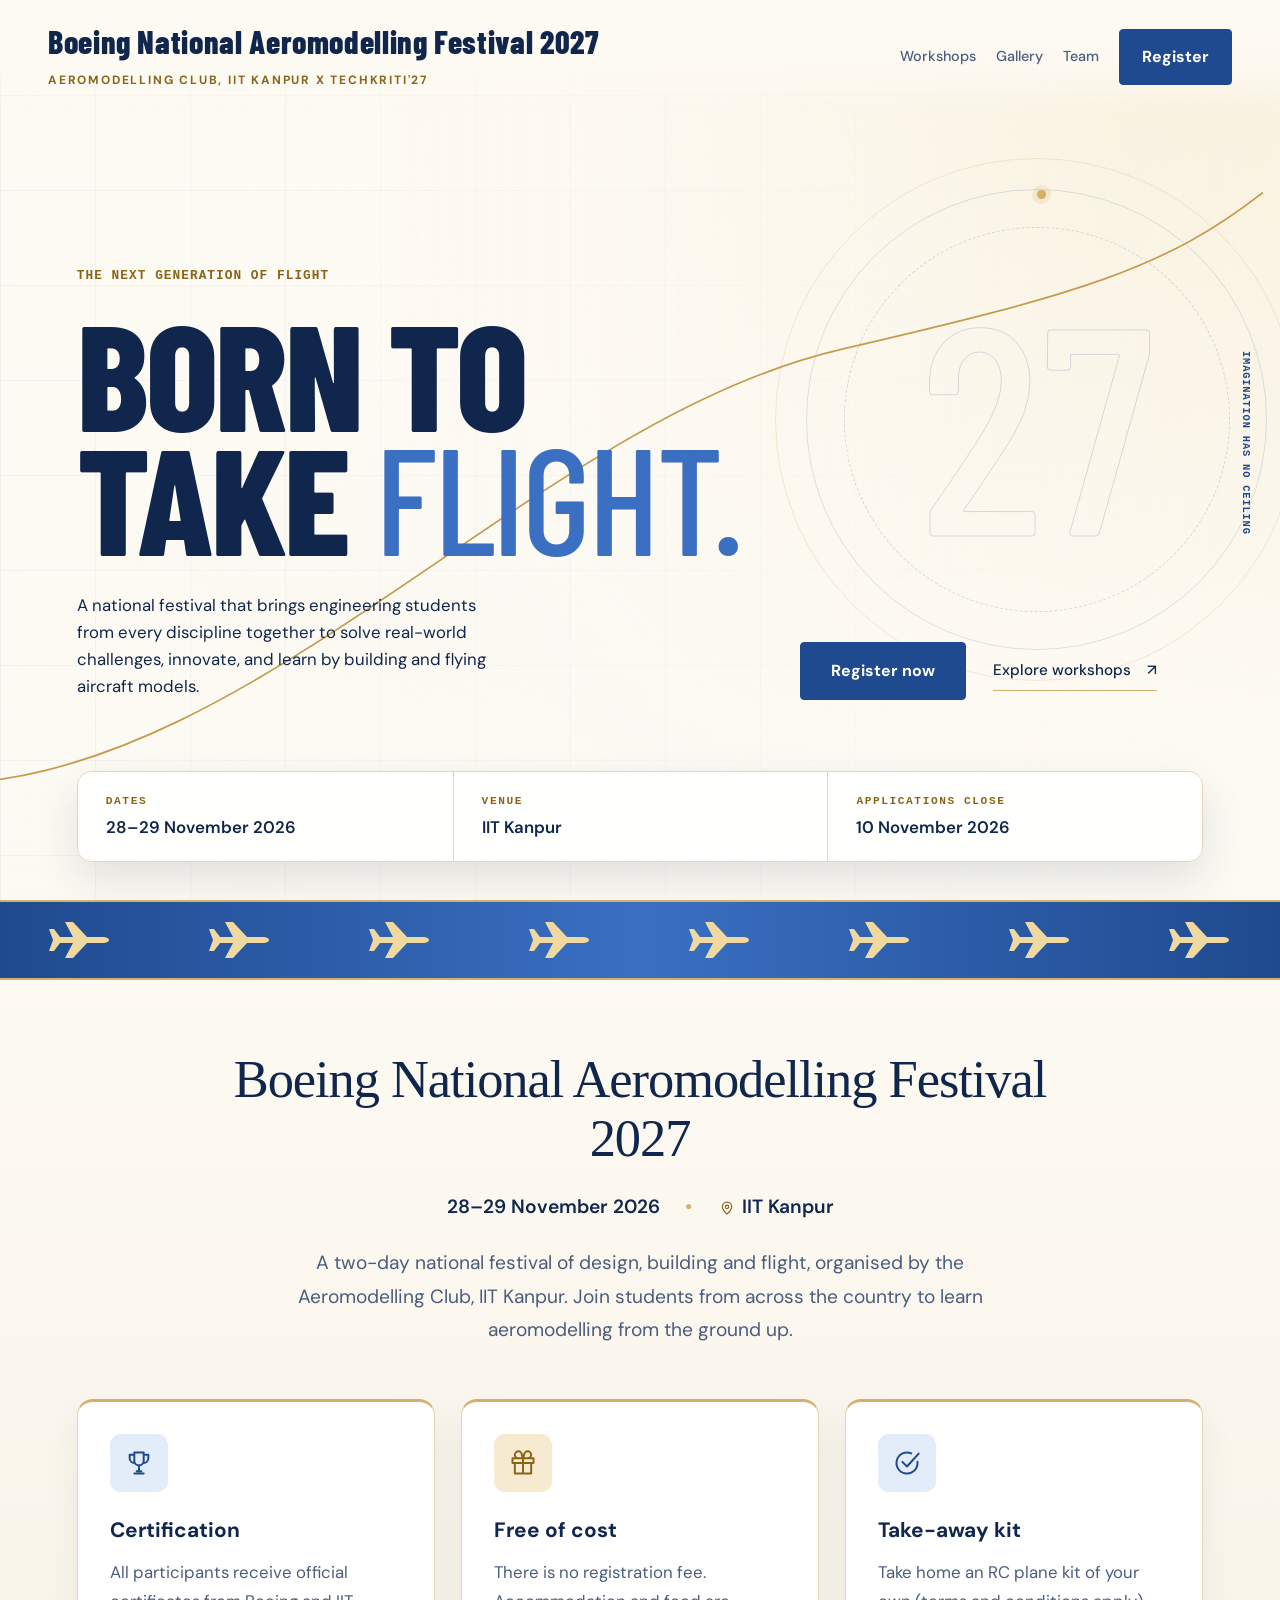
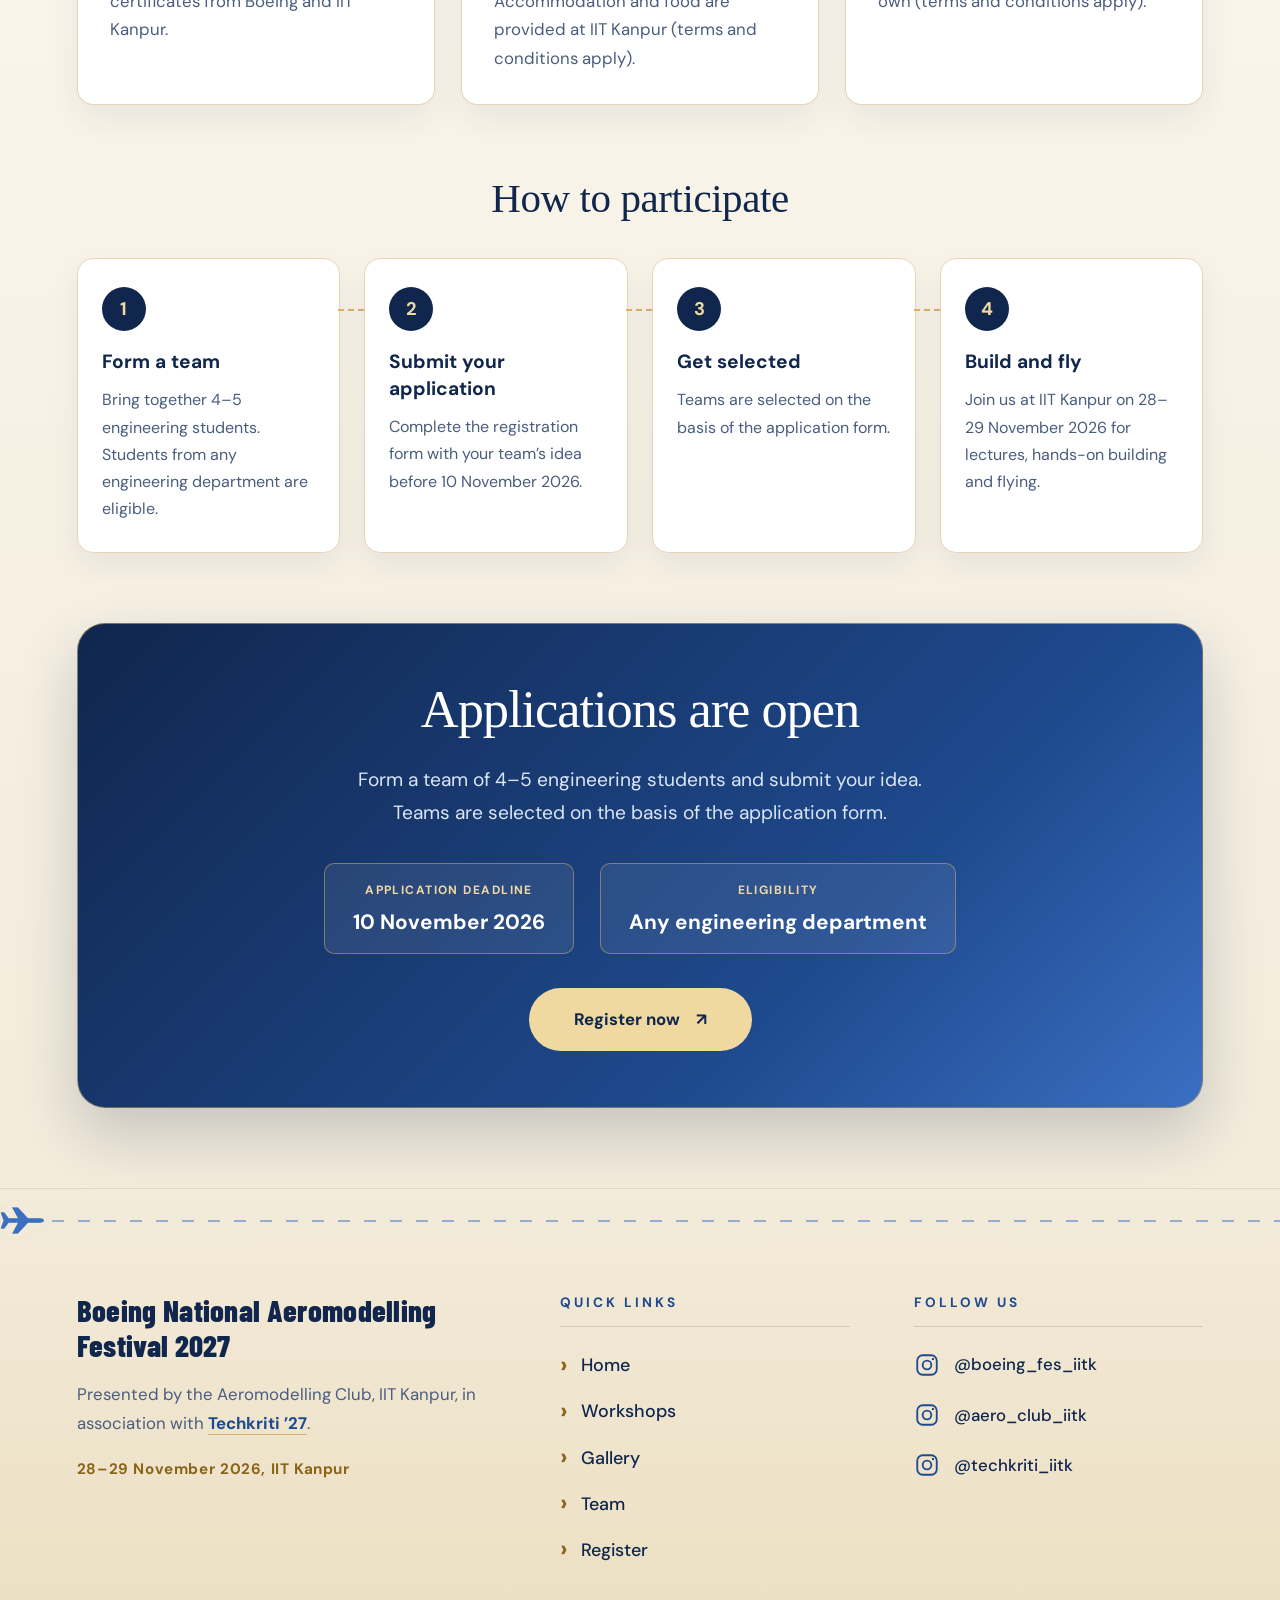
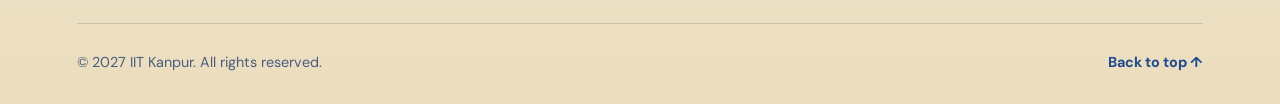
==== index.html @ 343fb400 "Add files via upload" ====
<!doctype html>

<html lang="en">

<head>

<meta charset="UTF-8"><meta name="viewport" content="width=device-width, initial-scale=1">

<meta name="theme-color" content="#fdfaf3"><meta name="description" content="Build, fly and explore at the Boeing National Aeromodelling Festival 2027, organised by the Aeromodelling Club, IIT Kanpur.">

<title>Home | Boeing National Aeromodelling Festival 2027</title>

<link rel="icon" href="assets/favicon.svg" type="image/svg+xml">

<link rel="preconnect" href="https://fonts.googleapis.com"><link rel="preconnect" href="https://fonts.gstatic.com" crossorigin><link rel="stylesheet" href="styles.css"><script src="config.js" defer></script><script src="script.js" defer></script>

<style>
/* Homepage: festival overview, benefits, process and application. */
.home-workshop-info{padding:70px 6% 80px;background:linear-gradient(180deg,var(--cream),var(--beige));color:var(--navy)}
.workshop-overview{text-align:center;max-width:1000px;margin:0 auto 52px}
.workshop-overview h2,.application-panel h2{font:400 clamp(2.3rem,4.1vw,4.2rem)/1.12 Georgia,'Times New Roman',serif;letter-spacing:-.02em;text-transform:none;margin:0 0 24px;color:var(--navy)}
.workshop-event-meta{display:flex;align-items:center;justify-content:center;flex-wrap:wrap;gap:25px;font-size:1.2rem;color:var(--navy);font-weight:600}
.workshop-event-meta svg{color:var(--gold-deep);vertical-align:-2px}
.meta-dot{color:var(--gold)}
.festival-intro{max-width:760px;margin:24px auto 0;font-size:1.2rem;line-height:1.75;color:var(--muted)}
.benefits-grid{display:grid;grid-template-columns:repeat(3,minmax(0,1fr));gap:26px;max-width:1400px;margin:0 auto}
.benefit-card{padding:32px;border:1px solid var(--sand);border-top:3px solid var(--gold);border-radius:16px;background:var(--white);box-shadow:0 14px 34px #10264d12;min-width:0;transition:transform .3s ease,border-color .3s ease,box-shadow .3s ease}
.benefit-card:hover{transform:translateY(-4px);border-color:var(--blue-300);box-shadow:0 20px 40px #10264d1f}
.benefit-icon{display:flex;align-items:center;justify-content:center;width:58px;height:58px;margin-bottom:23px;border-radius:11px;background:var(--blue-100);color:var(--blue-700)}
.benefit-card:nth-child(2) .benefit-icon{background:#f6ead0;color:var(--gold-deep)}
.benefit-icon svg{width:28px;height:28px;fill:none;stroke:currentColor;stroke-width:1.7;stroke-linecap:round;stroke-linejoin:round}
.benefit-card h3{font:700 1.3rem/1.4 var(--body);letter-spacing:0;color:var(--navy);margin:0 0 14px}
.benefit-card p{font-size:1.05rem;line-height:1.7;color:var(--muted);margin:0}
.process{max-width:1400px;margin:70px auto 0}
.process-title{font:400 clamp(2rem,3.2vw,3rem)/1.15 Georgia,'Times New Roman',serif;text-align:center;color:var(--navy);letter-spacing:-.01em;margin:0 0 36px}
.process-steps{list-style:none;margin:0;padding:0;display:grid;grid-template-columns:repeat(4,minmax(0,1fr));gap:24px}
.process-steps>li{position:relative;padding:28px 24px 30px;background:var(--white);border:1px solid var(--sand);border-radius:16px;box-shadow:0 12px 30px #10264d10}
.process-steps>li:not(:last-child):after{content:'';position:absolute;top:50px;right:-25px;width:26px;border-top:2px dashed var(--gold)}
.step-no{display:grid;place-items:center;width:44px;height:44px;margin-bottom:18px;border-radius:50%;background:var(--navy);color:var(--gold-light);font:700 1.15rem/1 var(--body)}
.process-steps h4{margin:0 0 10px;font:700 1.2rem/1.4 var(--body);color:var(--navy)}
.process-steps p{margin:0;font-size:1rem;line-height:1.7}
.application-panel{max-width:1400px;margin:70px auto 0;padding:56px 30px;text-align:center;border:1px solid #d4b06a80;border-radius:28px;background:linear-gradient(135deg,#10264d,#1f4a8f 68%,#3a6fc2);box-shadow:0 26px 60px #10264d33}
.application-panel h2{margin:0 0 25px;color:#fff}
.application-panel>p{font-size:1.2rem;line-height:1.7;max-width:900px;margin:0 auto;color:#dbe6f7}
.application-facts{display:flex;justify-content:center;gap:26px;flex-wrap:wrap;margin:34px 0}
.application-facts>div{padding:17px 28px;min-width:240px;border:1px solid #d4b06a80;border-radius:10px;background:#ffffff14}
.application-facts span{display:block;font-size:.75rem;line-height:1.5;letter-spacing:.12em;color:var(--gold-light);margin-bottom:8px;font-weight:700}
.application-facts strong{display:block;font:700 1.3rem/1.4 var(--body);color:#fff}
.application-register{display:inline-flex;align-items:center;justify-content:center;gap:16px;padding:18px 45px;min-height:60px;border-radius:50px;background:var(--gold-light);color:var(--navy);font-size:1.05rem;font-weight:700;transition:transform .3s ease,background .3s ease}
.application-register:hover{background:var(--gold-light);transform:translateY(-3px)}
@media(max-width:1100px){.process-steps{grid-template-columns:repeat(2,minmax(0,1fr))}.process-steps>li:after{display:none}}
@media(max-width:820px){.home-workshop-info{padding:44px 6% 52px}.workshop-overview{margin-bottom:32px}.workshop-event-meta{font-size:1rem;gap:15px}.festival-intro{font-size:1.05rem}.benefits-grid{grid-template-columns:1fr;gap:18px}.benefit-card{padding:26px}.process{margin-top:48px}.process-steps{grid-template-columns:1fr;gap:16px}.application-panel{margin-top:48px;padding:38px 22px;border-radius:20px}.application-panel>p{font-size:1.02rem}.application-facts{gap:15px}.application-facts>div{width:100%;min-width:0}.application-register{padding-inline:32px}}
@media(prefers-reduced-motion:reduce){.benefit-card,.application-register{transition:none}.benefit-card:hover,.application-register:hover{transform:none}}

/* Programme strip: aircraft move continuously left to right. */
.ticker.plane-only-ticker{display:block;position:relative;z-index:4;overflow:hidden;width:100%;padding:18px 0;background:linear-gradient(90deg,var(--blue-700),var(--blue-500) 50%,var(--blue-700));color:var(--gold-light);border-block:2px solid var(--gold)}
.plane-only-ticker .plane-strip-track{display:flex;width:max-content;gap:0;animation:aircraft-fly-right 30s linear infinite;will-change:transform}
.plane-only-ticker .plane-strip-group{display:flex;flex:0 0 auto;align-items:center;justify-content:space-around;width:max(100vw,1200px);gap:0;padding:0;margin:0}
.plane-only-ticker .plane-strip-item{display:flex;flex:0 0 auto;align-items:center;justify-content:center;width:64px;height:40px;padding:0;margin:0}
.plane-only-ticker .plane-strip-item svg{display:block;width:64px;height:40px;fill:currentColor;stroke:none}
@keyframes aircraft-fly-right{from{transform:translateX(-50%)}to{transform:translateX(0)}}
@media(prefers-reduced-motion:reduce){.plane-only-ticker .plane-strip-track{animation:none;transform:none}}
</style>
</head>

<body class="theme-home">

<a class="skip-link" href="#main">Skip to content</a>

<div class="scroll-progress" aria-hidden="true"></div><div class="ambient-light" aria-hidden="true"></div>

<header class="header">

<a class="brand" href="index.html" aria-label="Boeing National Aeromodelling Festival 2027 home"><span class="brand-title">Boeing National Aeromodelling Festival 2027</span><small>AEROMODELLING CLUB, IIT KANPUR X TECHKRITI'27 </small></a>

<button class="menu-toggle" aria-expanded="false" aria-controls="navigation">Explore <span class="menu-bars" aria-hidden="true"></span></button>

<nav id="navigation" aria-label="Main navigation"><a href="workshops.html">Workshops</a><a href="gallery.html">Gallery</a><a href="team.html">Team</a><a class="button small" href="register.html">Register</a></nav>

</header>

<div class="departure-intro" id="departure-intro" hidden aria-hidden="true"><span class="mono">Boeing National Aeromodelling Festival / 2027</span><strong>CLEAR FOR<br><em>TAKEOFF.</em></strong><div class="intro-meter"></div><button id="skip-intro" type="button">Skip intro</button></div><main id="main"><section class="hero" id="home" aria-labelledby="hero-title">

<div class="hero-media"><video id="hero-video" muted playsinline loop preload="metadata" poster="assets/hero-poster.jpg" aria-hidden="true" tabindex="-1"><source src="assets/dot.mp4" type="video/mp4"></video></div>

<div class="hero-shade"></div><div class="hero-grid" aria-hidden="true"></div><div class="flight-orbit" aria-hidden="true"><i></i><b>27</b></div><svg class="flight-trace" viewBox="0 0 1400 850" preserveAspectRatio="none" aria-hidden="true"><path d="M-100 740 C260 760 570 400 920 330 S1320 240 1500 90"/></svg>



<div class="hero-content"><p class="eyebrow">THE NEXT GENERATION OF FLIGHT</p><h1 id="hero-title"><span class="title-line"><span>BORN TO</span></span><span class="title-line"><span>TAKE <em>FLIGHT.</em></span></span></h1><div class="hero-lower"><p class="hero-copy">A national festival that brings engineering students from every discipline together to solve real-world challenges, innovate, and learn by building and flying aircraft models.</p><div class="actions"><a class="button" href="register.html">Register now</a><a class="text-link" href="workshops.html">Explore workshops <span aria-hidden="true">↗</span></a></div></div></div>

<div class="hero-side mono" aria-hidden="true">IMAGINATION HAS NO CEILING</div>

<div class="hero-bottom"><div><span class="mono">Dates</span><p data-text="dates">28–29 November 2026</p></div><div><span class="mono">Venue</span><p data-text="venue">IIT Kanpur</p></div><div><span class="mono">Applications close</span><p><time datetime="2026-11-10">10 November 2026</time></p></div></div>

</section><div class="ticker plane-only-ticker" aria-hidden="true">
<div class="plane-strip-track">
<div class="plane-strip-group">
<span class="plane-strip-item"><svg viewBox="0 0 64 40" focusable="false" aria-hidden="true"><path d="M61 20c0-2-3-3-6-3H39L25 2h-8l8 15H12L6 9H1l4 11-4 11h5l6-8h13l-8 15h8l14-15h16c3 0 6-1 6-3Z"/></svg></span>
<span class="plane-strip-item"><svg viewBox="0 0 64 40" focusable="false" aria-hidden="true"><path d="M61 20c0-2-3-3-6-3H39L25 2h-8l8 15H12L6 9H1l4 11-4 11h5l6-8h13l-8 15h8l14-15h16c3 0 6-1 6-3Z"/></svg></span>
<span class="plane-strip-item"><svg viewBox="0 0 64 40" focusable="false" aria-hidden="true"><path d="M61 20c0-2-3-3-6-3H39L25 2h-8l8 15H12L6 9H1l4 11-4 11h5l6-8h13l-8 15h8l14-15h16c3 0 6-1 6-3Z"/></svg></span>
<span class="plane-strip-item"><svg viewBox="0 0 64 40" focusable="false" aria-hidden="true"><path d="M61 20c0-2-3-3-6-3H39L25 2h-8l8 15H12L6 9H1l4 11-4 11h5l6-8h13l-8 15h8l14-15h16c3 0 6-1 6-3Z"/></svg></span>
<span class="plane-strip-item"><svg viewBox="0 0 64 40" focusable="false" aria-hidden="true"><path d="M61 20c0-2-3-3-6-3H39L25 2h-8l8 15H12L6 9H1l4 11-4 11h5l6-8h13l-8 15h8l14-15h16c3 0 6-1 6-3Z"/></svg></span>
<span class="plane-strip-item"><svg viewBox="0 0 64 40" focusable="false" aria-hidden="true"><path d="M61 20c0-2-3-3-6-3H39L25 2h-8l8 15H12L6 9H1l4 11-4 11h5l6-8h13l-8 15h8l14-15h16c3 0 6-1 6-3Z"/></svg></span>
<span class="plane-strip-item"><svg viewBox="0 0 64 40" focusable="false" aria-hidden="true"><path d="M61 20c0-2-3-3-6-3H39L25 2h-8l8 15H12L6 9H1l4 11-4 11h5l6-8h13l-8 15h8l14-15h16c3 0 6-1 6-3Z"/></svg></span>
<span class="plane-strip-item"><svg viewBox="0 0 64 40" focusable="false" aria-hidden="true"><path d="M61 20c0-2-3-3-6-3H39L25 2h-8l8 15H12L6 9H1l4 11-4 11h5l6-8h13l-8 15h8l14-15h16c3 0 6-1 6-3Z"/></svg></span>
</div>
<div class="plane-strip-group">
<span class="plane-strip-item"><svg viewBox="0 0 64 40" focusable="false" aria-hidden="true"><path d="M61 20c0-2-3-3-6-3H39L25 2h-8l8 15H12L6 9H1l4 11-4 11h5l6-8h13l-8 15h8l14-15h16c3 0 6-1 6-3Z"/></svg></span>
<span class="plane-strip-item"><svg viewBox="0 0 64 40" focusable="false" aria-hidden="true"><path d="M61 20c0-2-3-3-6-3H39L25 2h-8l8 15H12L6 9H1l4 11-4 11h5l6-8h13l-8 15h8l14-15h16c3 0 6-1 6-3Z"/></svg></span>
<span class="plane-strip-item"><svg viewBox="0 0 64 40" focusable="false" aria-hidden="true"><path d="M61 20c0-2-3-3-6-3H39L25 2h-8l8 15H12L6 9H1l4 11-4 11h5l6-8h13l-8 15h8l14-15h16c3 0 6-1 6-3Z"/></svg></span>
<span class="plane-strip-item"><svg viewBox="0 0 64 40" focusable="false" aria-hidden="true"><path d="M61 20c0-2-3-3-6-3H39L25 2h-8l8 15H12L6 9H1l4 11-4 11h5l6-8h13l-8 15h8l14-15h16c3 0 6-1 6-3Z"/></svg></span>
<span class="plane-strip-item"><svg viewBox="0 0 64 40" focusable="false" aria-hidden="true"><path d="M61 20c0-2-3-3-6-3H39L25 2h-8l8 15H12L6 9H1l4 11-4 11h5l6-8h13l-8 15h8l14-15h16c3 0 6-1 6-3Z"/></svg></span>
<span class="plane-strip-item"><svg viewBox="0 0 64 40" focusable="false" aria-hidden="true"><path d="M61 20c0-2-3-3-6-3H39L25 2h-8l8 15H12L6 9H1l4 11-4 11h5l6-8h13l-8 15h8l14-15h16c3 0 6-1 6-3Z"/></svg></span>
<span class="plane-strip-item"><svg viewBox="0 0 64 40" focusable="false" aria-hidden="true"><path d="M61 20c0-2-3-3-6-3H39L25 2h-8l8 15H12L6 9H1l4 11-4 11h5l6-8h13l-8 15h8l14-15h16c3 0 6-1 6-3Z"/></svg></span>
<span class="plane-strip-item"><svg viewBox="0 0 64 40" focusable="false" aria-hidden="true"><path d="M61 20c0-2-3-3-6-3H39L25 2h-8l8 15H12L6 9H1l4 11-4 11h5l6-8h13l-8 15h8l14-15h16c3 0 6-1 6-3Z"/></svg></span>
</div>
</div>
</div>
<section class="home-workshop-info" id="explore" aria-labelledby="workshop-overview-title">

  <div class="workshop-overview">



    <h2 id="workshop-overview-title">Boeing National Aeromodelling Festival<br>2027</h2>

    <div class="workshop-event-meta"><span>28–29 November 2026</span><span class="meta-dot" aria-hidden="true">•</span><span class="flex items-center gap-2"><svg xmlns="http://www.w3.org/2000/svg" width="20" height="14" viewBox="0 0 24 24" fill="none" stroke="currentColor" stroke-width="2" stroke-linecap="round" stroke-linejoin="round" class="lucide lucide-map-pin text-red-400" aria-hidden="true"><path d="M20 10c0 4.993-5.539 10.193-7.399 11.799a1 1 0 0 1-1.202 0C9.539 20.193 4 14.993 4 10a8 8 0 0 1 16 0"></path><circle cx="12" cy="10" r="3"></circle></svg> IIT Kanpur</span></div>

    <p class="festival-intro">A two-day national festival of design, building and flight, organised by the Aeromodelling Club, IIT Kanpur. Join students from across the country to learn aeromodelling from the ground up.</p>

  </div>

  <div class="benefits-grid">

    <article class="benefit-card">

      <span class="benefit-icon" aria-hidden="true"><svg viewBox="0 0 24 24"><path d="M8 3h8v7a4 4 0 0 1-8 0V3Zm0 2H4v3a4 4 0 0 0 4 4m8-7h4v3a4 4 0 0 1-4 4M12 14v5m-4 2h8m-6-2h4"/></svg></span>

      <h3>Certification</h3><p>All participants receive official certificates from Boeing and IIT Kanpur.</p>

    </article>

    <article class="benefit-card">

      <span class="benefit-icon" aria-hidden="true"><svg viewBox="0 0 24 24"><path d="M3 8h18v4H3zM5 12v9h14v-9M12 8v13M12 8H8a3 3 0 1 1 3-3l1 3Zm0 0h4a3 3 0 1 0-3-3l-1 3Z"/></svg></span>

      <h3>Free of cost</h3><p>There is no registration fee. Accommodation and food are provided at IIT Kanpur (terms and conditions apply).</p>

    </article>

    <article class="benefit-card">

      <span class="benefit-icon" aria-hidden="true"><svg viewBox="0 0 24 24"><path d="m8 11 4 4L22 4M21 11v1a9 9 0 1 1-5.3-8.2"/></svg></span>

      <h3>Take-away kit</h3><p>Take home an RC plane kit of your own (terms and conditions apply).</p>

    </article>

  </div>

  <div class="process">
    <h3 class="process-title">How to participate</h3>
    <ol class="process-steps">
      <li><span class="step-no" aria-hidden="true">1</span><h4>Form a team</h4><p>Bring together 4–5 engineering students. Students from any engineering department are eligible.</p></li>
      <li><span class="step-no" aria-hidden="true">2</span><h4>Submit your application</h4><p>Complete the registration form with your team’s idea before 10 November 2026.</p></li>
      <li><span class="step-no" aria-hidden="true">3</span><h4>Get selected</h4><p>Teams are selected on the basis of the application form.</p></li>
      <li><span class="step-no" aria-hidden="true">4</span><h4>Build and fly</h4><p>Join us at IIT Kanpur on 28–29 November 2026 for lectures, hands-on building and flying.</p></li>
    </ol>
  </div>

  <div class="application-panel" aria-labelledby="application-title">

    <h2 id="application-title">Applications are open</h2>

    <p>Form a team of 4–5 engineering students and submit your idea.<br>Teams are selected on the basis of the application form.</p>

    <div class="application-facts">

      <div><span>APPLICATION DEADLINE</span><strong><time datetime="2026-11-10">10 November 2026</time></strong></div>

      <div><span>ELIGIBILITY</span><strong>Any engineering department</strong></div>

    </div>

    <a class="application-register" href="register.html">Register now <span aria-hidden="true">↗</span></a>

  </div>

</section></main><footer class="techkriti-footer">
  <div class="flight-lane" aria-hidden="true">
    <span class="lane-line"></span>
    <span class="lane-plane p1"><svg viewBox="0 0 64 40" focusable="false" aria-hidden="true"><path d="M61 20c0-2-3-3-6-3H39L25 2h-8l8 15H12L6 9H1l4 11-4 11h5l6-8h13l-8 15h8l14-15h16c3 0 6-1 6-3Z"/></svg></span>
    <span class="lane-plane p2"><svg viewBox="0 0 64 40" focusable="false" aria-hidden="true"><path d="M61 20c0-2-3-3-6-3H39L25 2h-8l8 15H12L6 9H1l4 11-4 11h5l6-8h13l-8 15h8l14-15h16c3 0 6-1 6-3Z"/></svg></span>
    <span class="lane-plane p3"><svg viewBox="0 0 64 40" focusable="false" aria-hidden="true"><path d="M61 20c0-2-3-3-6-3H39L25 2h-8l8 15H12L6 9H1l4 11-4 11h5l6-8h13l-8 15h8l14-15h16c3 0 6-1 6-3Z"/></svg></span>
  </div>

  <div class="tf-grid">
    <div class="tf-about">
      <p class="tf-title">Boeing National Aeromodelling Festival 2027</p>
      <p class="tf-presented">Presented by the Aeromodelling Club, IIT Kanpur, in association with <a href="https://techkriti.org/" target="_blank" rel="noopener noreferrer">Techkriti ’27</a>.</p>
      <p class="tf-meta">28–29 November 2026, IIT Kanpur</p>
    </div>

    <nav class="tf-col" aria-labelledby="tf-quick">
      <h2 class="tf-heading" id="tf-quick">Quick Links</h2>
      <ul class="tf-list tf-links-list">
        <li><a href="index.html">Home</a></li>
        <li><a href="workshops.html">Workshops</a></li>
        <li><a href="gallery.html">Gallery</a></li>
        <li><a href="team.html">Team</a></li>
        <li><a href="register.html">Register</a></li>
      </ul>
    </nav>

    <div class="tf-col">
      <h2 class="tf-heading" id="tf-follow">Follow Us</h2>
      <ul class="tf-list tf-social">
        <li><a href="https://www.instagram.com/boeing_fes.iitkanpur?stkn=b3hxc285cGUwdHU4/" target="_blank" rel="noopener noreferrer" aria-label="Instagram: @boeing_fes_iitk"><svg viewBox="0 0 24 24" aria-hidden="true"><rect x="3" y="3" width="18" height="18" rx="5"/><circle cx="12" cy="12" r="4"/><circle cx="17.5" cy="6.5" r="1" fill="currentColor" stroke="none"/></svg><span>@boeing_fes_iitk</span></a></li>
        <li><a href="https://www.instagram.com/aero_club_iitk?stkn=MXhlc2lqOWwxZTV2Yg==/" target="_blank" rel="noopener noreferrer" aria-label="Instagram: @aero_club_iitk"><svg viewBox="0 0 24 24" aria-hidden="true"><rect x="3" y="3" width="18" height="18" rx="5"/><circle cx="12" cy="12" r="4"/><circle cx="17.5" cy="6.5" r="1" fill="currentColor" stroke="none"/></svg><span>@aero_club_iitk</span></a></li>
        <li><a href="https://www.instagram.com/techkriti.iitk?stkn=a3dnM20zMXR4cjg1/" target="_blank" rel="noopener noreferrer" aria-label="Instagram: @techkriti_iitk"><svg viewBox="0 0 24 24" aria-hidden="true"><rect x="3" y="3" width="18" height="18" rx="5"/><circle cx="12" cy="12" r="4"/><circle cx="17.5" cy="6.5" r="1" fill="currentColor" stroke="none"/></svg><span>@techkriti_iitk</span></a></li>
      </ul>
    </div>
  </div>

  <div class="tf-bottom">
    <p>© 2027 IIT Kanpur. All rights reserved.</p>
    <a class="tf-top-link" href="#main">Back to top ↑</a>
  </div>
</footer>



<noscript><p class="noscript">Some animations and the live event details need JavaScript. The rest of the page works without it.</p></noscript></body></html>
---- styles.css ----
@import url('https://fonts.googleapis.com/css2?family=Barlow+Condensed:wght@500;600;700;800;900&family=DM+Sans:wght@400;500;600;700&display=swap');
@view-transition{navigation:auto}

/* ==========================================================================
   BNAF 2027 — light theme
   Palette taken from the reference board: night-sky navy, royal and icy blues,
   set against white, beige and golden beige.
   ========================================================================== */
:root{
  --white:#ffffff;
  --cream:#fdfaf3;      /* page background */
  --beige:#f3ebdb;      /* soft panels, footer */
  --sand:#e5d6b6;       /* hairlines on beige */
  --gold-light:#efd9a1; /* golden beige, highlights */
  --gold:#d4b06a;       /* golden beige, accents and buttons */
  --gold-deep:#8a6419;  /* gold that is safe to use as text */
  --blue-100:#e3ecf9;
  --blue-200:#c4d6f1;
  --blue-300:#8fb2e3;
  --blue-500:#3a6fc2;
  --blue-700:#1f4a8f;
  --navy:#10264d;
  --ink:var(--navy);
  --muted:#4a5d7e;
  --line:#10264d1f;
  --display:'Barlow Condensed','Arial Narrow',Impact,sans-serif;
  --body:'DM Sans',Arial,sans-serif;
  --ease:cubic-bezier(.2,.75,.2,1);
}

*{box-sizing:border-box}
html{scroll-behavior:smooth;scroll-padding-top:30px}
body{margin:0;background:var(--cream);color:var(--ink);font:18px/1.6 var(--body);overflow-x:clip;--wash:var(--beige);--page-accent:var(--blue-500)}
[hidden]{display:none!important}
a{color:inherit;text-decoration:none}
button{font:inherit;cursor:pointer;color:inherit}
button,a,summary{touch-action:manipulation;-webkit-tap-highlight-color:transparent}
img,video{display:block;max-width:100%}
h1,h2,h3,p,figure{margin:0}
h1,h2,h3{font-family:var(--display);line-height:.93;letter-spacing:-.015em;color:var(--navy)}
h1,h2{font-weight:700}
h3{font-weight:600}
p{color:var(--muted)}
h2,.page-title{font-size:clamp(3.8rem,6.8vw,7.2rem)}
em{font-style:normal;color:var(--page-accent)}
button:focus-visible,a:focus-visible,summary:focus-visible{outline:3px solid var(--blue-500);outline-offset:5px}
::selection{background:var(--gold-light);color:var(--navy)}
.mono,.eyebrow,.section-label{font:500 .78rem/1.65 ui-monospace,SFMono-Regular,Consolas,monospace;letter-spacing:.08em}
.skip-link{position:fixed;top:-100px;left:20px;z-index:200;padding:12px 20px;background:var(--navy);color:#fff}
.skip-link:focus{top:10px}
.scroll-progress{height:3px;background:linear-gradient(90deg,var(--blue-500),var(--gold));position:fixed;top:0;left:0;z-index:110;transform:scaleX(0);transform-origin:left;width:100%}
.ambient-light{position:fixed;inset:0;pointer-events:none;z-index:-1;background:radial-gradient(ellipse at 90% 8%,#efd9a14d,transparent 55%),radial-gradient(ellipse at 0% 100%,#c4d6f155,transparent 55%)}

/* ---------- Header (shared by every page) ---------- */
.header{position:relative;z-index:50;display:flex;align-items:center;justify-content:space-between;gap:28px;padding:24px 3.75%;min-height:114px;background:rgba(253,250,243,.96);border-bottom:1px solid var(--sand)}
.theme-home .header{position:absolute;left:0;right:0;top:0;border-bottom:0;background:linear-gradient(#fdfaf3 0%,#fdfaf3e6 55%,#fdfaf300 100%)}
.brand{display:block;min-width:0;font:800 clamp(1.9rem,2.5vw,3rem)/1.05 var(--display);letter-spacing:.02em;color:var(--navy)}
.brand-title{display:block}
.brand small{display:block;font:700 .9rem/1.5 var(--body);letter-spacing:.15em;color:var(--gold-deep);margin-top:12px}
.header nav{display:flex;flex-shrink:0;gap:30px;align-items:center;font-size:1rem}
.header nav>a:not(.button){position:relative;padding:10px 0;color:var(--muted);white-space:nowrap;font-weight:500}
.header nav>a:not(.button):after{content:'';height:2px;position:absolute;bottom:3px;left:0;width:100%;background:var(--gold);transform:scaleX(0);transform-origin:left;transition:transform .3s var(--ease)}
.header nav>a:not(.button):hover,.header nav>a:not(.button)[aria-current=page]{color:var(--navy)}
.header nav>a:not(.button):hover:after,.header nav>a:not(.button)[aria-current=page]:after{transform:scaleX(1)}
.menu-toggle{display:none}

/* ---------- Buttons ---------- */
.button{display:inline-flex;align-items:center;justify-content:center;min-height:58px;position:relative;border:1px solid var(--blue-700);background:var(--blue-700);color:#fff;border-radius:4px;padding:15px 30px;font-size:1rem;font-weight:700;transition:background .3s,color .3s,border-color .3s,box-shadow .3s,transform .3s;overflow:hidden}
.button:before{content:'';position:absolute;inset:0;background:linear-gradient(115deg,transparent 20%,#ffffff55 50%,transparent 80%);transform:translateX(-130%);transition:transform .6s}
.button:hover{background:var(--gold);border-color:var(--gold);color:var(--navy);box-shadow:0 10px 30px #d4b06a55;transform:translateY(-3px)}
.button:hover:before{transform:translateX(130%)}
.button.small{min-height:56px;padding:13px 28px;font-size:1rem}
.text-link{display:inline-flex;align-items:center;gap:16px;font-size:.95rem;background:none;border:0;border-bottom:1px solid var(--gold);padding:8px 0;color:var(--navy);font-weight:500;transition:color .3s,border-color .3s}
.text-link:hover{color:var(--blue-500);border-color:var(--blue-500)}
.text-link span{transition:transform .3s}
.text-link:hover span{transform:translate(3px,-3px)}

/* ---------- Homepage hero ---------- */
.hero{position:relative;isolation:isolate;min-height:880px;min-height:max(880px,100svh);padding:230px 6% 165px;overflow:hidden;display:flex;align-items:center}
.hero-media,.hero-shade,.hero-grid{position:absolute;inset:0;width:100%;height:100%;pointer-events:none}
.hero-media{z-index:-5;background:url('assets/hero-poster.jpg') center/cover;transform:scale(1.03);animation:arrival-media 1.8s var(--ease) both}
.hero-media video{width:100%;height:100%;object-fit:cover;object-position:58% center;filter:saturate(.9) contrast(1.02)}
/* Cream wash keeps the dark headline readable and lets the film show on the right. */
.hero-shade{z-index:-4;background:linear-gradient(90deg,#fdfaf3f2 0%,#fdfaf3d9 42%,#fdfaf35c 78%,#fdfaf326 100%),linear-gradient(0deg,#fdfaf3 0%,#fdfaf300 38%)}
.hero-grid{z-index:-3;background-image:linear-gradient(#1f4a8f0d 1px,transparent 1px),linear-gradient(90deg,#1f4a8f0d 1px,transparent 1px);background-size:95px 95px;mask-image:linear-gradient(90deg,#000,transparent)}
.hero-content{width:100%;position:relative;z-index:3}
.hero .eyebrow{color:var(--gold-deep);margin-bottom:24px;font-size:.8rem;font-weight:700}
.hero h1{font-size:clamp(6rem,11.8vw,12.5rem);font-weight:800;line-height:.82;letter-spacing:-.02em;color:var(--navy)}
.title-line{display:block;overflow:hidden;padding-bottom:.09em;margin-bottom:-.09em}
.title-line>span{display:block;animation:title-arrival 1.25s var(--ease) both}
.title-line:nth-child(2)>span{animation-delay:.16s}
.hero h1 em{color:var(--blue-500);font-weight:500}
.hero-lower{display:flex;align-items:flex-end;justify-content:space-between;gap:35px;margin-top:34px;max-width:1080px;animation:fade-up 1s .45s var(--ease) both}
.hero-copy{color:var(--ink);max-width:420px;font-size:1.05rem;line-height:1.6}
.actions{display:flex;align-items:center;gap:27px;flex-wrap:wrap}
.hero-side{position:absolute;right:2%;top:39%;writing-mode:vertical-rl;color:var(--blue-700);font-size:.65rem;font-weight:700}
.hero-bottom{position:absolute;bottom:38px;left:6%;right:6%;display:grid;grid-template-columns:repeat(3,minmax(0,1fr));border:1px solid var(--sand);border-radius:14px;background:#ffffffdb;backdrop-filter:blur(10px);box-shadow:0 18px 44px #10264d1f;overflow:hidden}
.hero-bottom>div{padding:20px 28px;border-left:1px solid var(--sand)}
.hero-bottom>div:first-child{border-left:0}
.hero-bottom .mono{display:block;font-size:.7rem;color:var(--gold-deep);font-weight:700;letter-spacing:.14em;text-transform:uppercase}
.hero-bottom p{font-size:1.05rem;color:var(--navy);margin-top:4px;font-weight:600}
.flight-orbit{position:absolute;right:1%;top:21%;width:clamp(300px,36vw,560px);aspect-ratio:1;border:1px solid #1f4a8f26;border-radius:50%;z-index:-2;display:grid;place-items:center}
.flight-orbit:before,.flight-orbit:after{content:'';position:absolute;border:1px dashed #1f4a8f30;border-radius:50%;inset:8%;animation:orbit-turn 90s linear infinite}
.flight-orbit:after{inset:-7%;border-style:solid;border-color:#d4b06a40}
.flight-orbit i{position:absolute;inset:0;border-radius:50%;animation:orbit-turn 22s linear infinite}
.flight-orbit i:after{content:'';position:absolute;top:0;left:50%;width:9px;height:9px;background:var(--gold);border-radius:50%;box-shadow:0 0 0 5px #d4b06a33}
.flight-orbit b{font:500 clamp(160px,23vw,350px)/1 var(--display);color:transparent;-webkit-text-stroke:1px #1f4a8f2e}
.flight-trace{position:absolute;inset:0;width:100%;height:100%;z-index:-2;pointer-events:none}
.flight-trace path{fill:none;stroke:#c49a4c;stroke-width:1.6;stroke-dasharray:1600;stroke-dashoffset:1600;animation:trace-flight 3s .3s var(--ease) forwards}

/* ---------- Inner pages ---------- */
.theme-workshops{--wash:#dbe7f8;--page-accent:#2d5fb4}
.theme-gallery{--wash:#f1e2bd;--page-accent:var(--gold-deep)}
.theme-team{--wash:#dfe7f7;--page-accent:#3a55a8}
.theme-register{--wash:#f4e5bf;--page-accent:var(--gold-deep)}
main{position:relative}
.chapter-ghost{position:absolute;right:2%;top:8px;font:800 24rem/1 var(--display);color:#1f4a8f0d;pointer-events:none;z-index:0}
.page-breadcrumb{display:flex;gap:17px;align-items:center;padding:17px 6%;background:var(--beige);border-bottom:1px solid var(--sand);color:var(--muted);font-size:.72rem}
.page-breadcrumb a{color:var(--blue-700);font-weight:700}
.page-breadcrumb a:hover{color:var(--navy)}
.section{padding:40px 6% 55px;position:relative;background:radial-gradient(ellipse at 100% 0%,var(--wash),transparent 62%),var(--cream);overflow:hidden;isolation:isolate}
.section:before{content:'';position:absolute;inset:0;z-index:-1;background-image:linear-gradient(#1f4a8f0a 1px,transparent 1px),linear-gradient(90deg,#1f4a8f0a 1px,transparent 1px);background-size:82px 82px}
.section-heading{display:flex;align-items:flex-end;justify-content:space-between;gap:45px;margin-bottom:35px}
.section-heading>p{font-size:1.05rem;max-width:365px;line-height:1.65}
.page-title{animation:fade-up .9s var(--ease) both;position:relative;z-index:3}
.page-title:after{content:'';display:block;width:76px;height:4px;margin-top:24px;border-radius:2px;background:linear-gradient(90deg,var(--gold),var(--blue-500))}
.section .eyebrow{color:var(--page-accent);margin-bottom:17px}
.page-next{display:flex;align-items:center;justify-content:space-between;gap:25px;padding:22px 6%;border-block:1px solid var(--sand);background:var(--beige)}
.page-next .mono{font-size:.7rem;color:var(--gold-deep);font-weight:700}
.page-next>a{font:600 2.8rem/1 var(--display);color:var(--navy);transition:color .3s,transform .3s}
.page-next>a:hover{color:var(--blue-500);transform:translateX(6px)}

/* ---------- Footer (identical on every page) ---------- */
footer.techkriti-footer{display:block;position:relative;isolation:isolate;overflow:hidden;background:linear-gradient(180deg,var(--beige) 0%,#ebddbd 100%);color:var(--navy);padding:104px 6% 30px;border-top:1px solid var(--sand);font-family:var(--body)}
.techkriti-footer .tf-grid,.techkriti-footer .tf-bottom{max-width:1280px;margin-inline:auto}
.techkriti-footer .tf-grid{display:grid;grid-template-columns:1.45fr 1fr 1fr;gap:64px;padding-bottom:56px}
.tf-title{font:800 clamp(1.8rem,2.4vw,2.35rem)/1.12 var(--display);letter-spacing:.01em;color:var(--navy);margin:0 0 18px;max-width:430px}
.tf-presented{margin:0;color:var(--muted);font-size:1.05rem;line-height:1.7;max-width:430px}
.tf-presented a{color:var(--blue-700);font-weight:700;border-bottom:1px solid var(--gold)}
.tf-presented a:hover{color:var(--navy)}
.tf-meta{margin:20px 0 0;color:var(--gold-deep);font-size:.95rem;font-weight:700;letter-spacing:.04em}
.tf-heading{font:700 .85rem/1.4 var(--body);letter-spacing:.22em;text-transform:uppercase;color:var(--blue-700);margin:0 0 24px;padding-bottom:14px;border-bottom:1px solid #10264d26}
.tf-list{list-style:none;margin:0;padding:0;display:grid;gap:15px}
.tf-list a{display:inline-flex;align-items:center;gap:14px;color:var(--navy);font-size:1.12rem;font-weight:500;transition:color .25s,transform .25s}
.tf-links-list a:before{content:'›';color:var(--gold-deep);font-size:1.5rem;font-weight:800;line-height:1;transform:translateY(-1px)}
.tf-list a:hover{color:var(--blue-500);transform:translateX(4px)}
.tf-social a{gap:14px;font-size:1.05rem}
.tf-social svg{display:block;width:26px;height:26px;flex-shrink:0;fill:none;stroke:var(--blue-700);stroke-width:1.7}
.techkriti-footer .tf-bottom{display:flex;justify-content:space-between;align-items:center;gap:20px;border-top:1px solid #10264d26;padding-top:26px}
.techkriti-footer .tf-bottom p{margin:0;color:var(--muted);font-size:.9rem;line-height:1.7}
.tf-top-link{color:var(--blue-700);font-size:.9rem;font-weight:700}
.tf-top-link:hover{color:var(--navy)}
.techkriti-footer a:focus-visible{outline:2px solid var(--blue-500);outline-offset:5px;border-radius:3px}

/* Flight lane: dashes flow along the lane while aircraft cross the page. */
.flight-lane{position:absolute;top:0;left:0;right:0;height:64px;pointer-events:none;z-index:-1;overflow:hidden}
.lane-line{position:absolute;left:0;right:0;top:50%;height:2px;margin-top:-1px;background:repeating-linear-gradient(90deg,var(--blue-500) 0 12px,transparent 12px 26px);background-size:26px 2px;opacity:.5;animation:lane-flow 1.2s linear infinite}
.lane-plane{position:absolute;top:50%;left:0;width:46px;height:29px;margin-top:-15px;animation:lane-fly 24s linear infinite;animation-delay:var(--delay,0s);will-change:transform}
.lane-plane svg{display:block;width:100%;height:100%;fill:currentColor;filter:drop-shadow(0 0 5px var(--beige)) drop-shadow(0 0 2px var(--beige))}
.lane-plane.p1{color:var(--blue-700);--delay:0s}
.lane-plane.p2{color:var(--gold-deep);--delay:-8s}
.lane-plane.p3{color:var(--blue-500);--delay:-16s}
@keyframes lane-flow{to{background-position:26px 0}}
@keyframes lane-fly{from{transform:translateX(-80px)}to{transform:translateX(calc(100vw + 40px))}}

/* ---------- Intro, dialog, utilities ---------- */
.departure-intro{position:fixed;inset:0;z-index:120;background:var(--cream);display:flex;flex-direction:column;justify-content:center;align-items:center;pointer-events:none;text-align:center;transition:opacity .55s,visibility .55s;overflow:hidden}
.departure-intro>strong{font:700 clamp(4rem,10vw,9rem)/.9 var(--display);margin:22px 0 30px;color:var(--navy)}
.departure-intro>strong em{color:var(--blue-500)}
.departure-intro>.mono{color:var(--gold-deep);font-weight:700}
.intro-meter{height:3px;width:200px;background:linear-gradient(90deg,var(--blue-500),var(--gold));transform-origin:left;animation:meter 1.1s var(--ease) both}
.departure-intro button{pointer-events:auto;position:absolute;right:5%;bottom:5%;background:none;border:1px solid #10264d44;color:var(--navy);padding:9px 18px;border-radius:25px;font-size:.8rem}
.departure-intro.out{opacity:0;visibility:hidden}
dialog{width:min(1050px,94%);max-height:94svh;overflow:auto;background:var(--cream);color:var(--navy);border:1px solid var(--sand);padding:20px;border-radius:8px}
dialog::backdrop{background:#10264db8;backdrop-filter:blur(10px)}
body.modal-open{overflow:hidden}
.reveal-pending{opacity:0;transform:translateY(28px);transition:opacity .85s var(--ease),transform .85s var(--ease);transition-delay:var(--reveal-delay,0ms)}
.reveal-pending.visible{opacity:1;transform:none}
.noscript{padding:20px;background:var(--beige);color:var(--navy)}
.motion-paused *,.motion-paused *:before,.motion-paused *:after{animation-play-state:paused!important;transition-duration:.01ms!important}
.motion-paused .reveal-pending{opacity:1;transform:none}
.motion-paused .title-line>span,.motion-paused .hero-lower,.motion-paused .page-title{transform:none;opacity:1}
.motion-paused .hero-media{transform:none}
.intro-running .hero .title-line>span,.intro-running .hero-lower,.intro-running .hero-media,.intro-running .flight-trace path{animation-play-state:paused}

@keyframes fade-up{from{opacity:0;transform:translateY(24px)}to{opacity:1;transform:none}}
@keyframes title-arrival{from{transform:translateY(112%) rotate(2deg)}to{transform:none}}
@keyframes arrival-media{from{transform:scale(1.12)}to{transform:scale(1.03)}}
@keyframes orbit-turn{to{transform:rotate(360deg)}}
@keyframes trace-flight{to{stroke-dashoffset:0}}
@keyframes meter{from{transform:scaleX(0)}to{transform:scaleX(1)}}

/* ---------- Responsive ---------- */
@media(min-width:1600px){.hero{padding-top:240px;padding-bottom:180px}.hero-content{max-width:1550px}.hero-lower{max-width:1200px}.section{padding-inline:max(6%,calc((100% - 1500px)/2))}}
@media(max-width:1400px) and (min-width:1201px){.header{gap:20px}.header nav{gap:20px;font-size:.9rem}.header .button.small{padding-inline:22px}.header .brand small{font-size:.75rem}}
@media(max-width:1000px) and (min-width:601px){.techkriti-footer .tf-grid{grid-template-columns:1fr 1fr;gap:44px}.tf-about{grid-column:1/-1}}
@media(max-width:1200px){
  .header,.theme-home .header{padding:20px 4%;min-height:104px;gap:18px}
  .brand{font-size:clamp(1.6rem,3.8vw,2.7rem)}
  .brand small{font-size:.75rem;letter-spacing:.1em}
  .menu-toggle{display:flex;flex-shrink:0;align-items:center;gap:12px;background:var(--white);border:1px solid var(--sand);border-radius:4px;padding:10px 13px;font-size:.83rem;color:var(--navy);font-weight:600}
  .menu-bars{display:block;width:19px;height:11px;border-top:1px solid var(--navy);border-bottom:1px solid var(--navy);transition:transform .3s}
  .menu-toggle[aria-expanded=true] .menu-bars{transform:rotate(-45deg)}
  .header nav{display:none;position:absolute;top:100%;left:4%;right:4%;padding:20px;background:var(--white);border:1px solid var(--sand);border-radius:8px;box-shadow:0 20px 40px #10264d26}
  .header nav.open{display:flex;flex-direction:column;align-items:stretch;gap:0;animation:fade-up .3s var(--ease)}
  .header nav>a:not(.button){padding:12px 5px;font-size:1.05rem}
  .header nav .button{margin-top:12px}
  .hero{padding-top:225px;min-height:900px}
  .hero h1{font-size:11.5vw}
  .hero-lower{align-items:flex-start}
  .hero-copy{max-width:350px;font-size:1rem}
  .actions{gap:20px;max-width:250px}
  .section-heading>p{max-width:300px}
}
@media(max-width:820px){
  body{font-size:17px}
  .hero{min-height:850px;min-height:max(850px,100svh);padding:195px 6% 250px;align-items:center}
  .hero h1{font-size:clamp(4.15rem,11.8vw,6.5rem);line-height:.9;letter-spacing:-.025em}
  .hero .eyebrow{font-size:.67rem;margin-bottom:22px}
  .hero-lower{flex-direction:column;align-items:flex-start;gap:24px;margin-top:25px}
  .hero-copy{font-size:1rem;max-width:390px}
  .actions{max-width:none;gap:20px}
  .button{font-size:.94rem;min-height:53px;padding:13px 22px}
  .hero .text-link{font-size:.86rem}
  .hero-bottom{grid-template-columns:1fr;bottom:24px}
  .hero-bottom>div{display:flex;align-items:center;justify-content:space-between;gap:16px;padding:13px 20px;border-left:0;border-top:1px solid var(--sand)}
  .hero-bottom>div:first-child{border-top:0}
  .hero-bottom p{font-size:.95rem;margin-top:0;text-align:right}
  .hero-bottom .mono{font-size:.62rem}
  .hero-side{display:none}
  .hero-media video{object-position:57% center}
  .hero-shade{background:linear-gradient(90deg,#fdfaf3f5,#fdfaf3c7),linear-gradient(0deg,#fdfaf3,#fdfaf300 60%)}
  .flight-orbit{right:-20%;top:26%;width:400px;opacity:.7}
  .section{padding:30px 6% 38px}
  .page-breadcrumb{font-size:.65rem}
  .page-title,h2{font-size:clamp(3.4rem,9vw,4.5rem)}
  .chapter-ghost{font-size:16rem;top:70px}
  .section-heading{display:block;margin-bottom:28px}
  .section-heading>p{max-width:100%;font-size:1rem;margin-top:21px}
  .page-next{padding:20px 6%}
  .page-next>a{font-size:2.2rem}
  .page-next .mono{font-size:.65rem}
}
@media(max-width:600px){
  .header,.theme-home .header{padding:16px 5%;gap:12px;min-height:104px}
  .brand{font-size:clamp(1.3rem,5.2vw,1.9rem);line-height:1.05}
  .brand small{font-size:.65rem;letter-spacing:.08em;margin-top:7px}
  .menu-toggle{font-size:.72rem;padding:9px;gap:8px}
  footer.techkriti-footer{padding:88px 6% 24px}
  .techkriti-footer .tf-grid{grid-template-columns:1fr;gap:38px;padding-bottom:36px}
  .techkriti-footer .tf-bottom{flex-direction:column;align-items:flex-start;gap:12px;padding-top:22px}
  .lane-plane{width:38px;height:24px;margin-top:-12px}
}
@media(max-width:390px){
  .hero{min-height:865px}
  .hero h1{font-size:3.85rem}
  .hero .actions{gap:15px;align-items:flex-start;flex-direction:column}
  .hero .eyebrow{font-size:.59rem}
  .hero-copy{font-size:.94rem}
  .brand{font-size:1.9rem}
  .brand small{font-size:.58rem}
  .menu-toggle{padding:8px 10px}
  .page-title,h2{font-size:3.1rem}
}
@media(prefers-reduced-motion:reduce){
  html{scroll-behavior:auto}
  *,*:before,*:after{animation:none!important;transition:none!important}
  .reveal-pending{opacity:1;transform:none}
  .departure-intro{display:none!important}
  .flight-trace path{stroke-dashoffset:0}
  .button:hover,.page-next>a:hover{transform:none}
  /* With motion off, aircraft rest at three fixed points along the lane. */
  .lane-plane.p1{left:12%}.lane-plane.p2{left:46%}.lane-plane.p3{left:80%}
}
@media(prefers-reduced-motion:no-preference){
  ::view-transition-old(root){animation:fade-away .18s ease both}
  ::view-transition-new(root){animation:fade-up .35s var(--ease) both}
  @keyframes fade-away{to{opacity:0;transform:translateY(-8px)}}
}
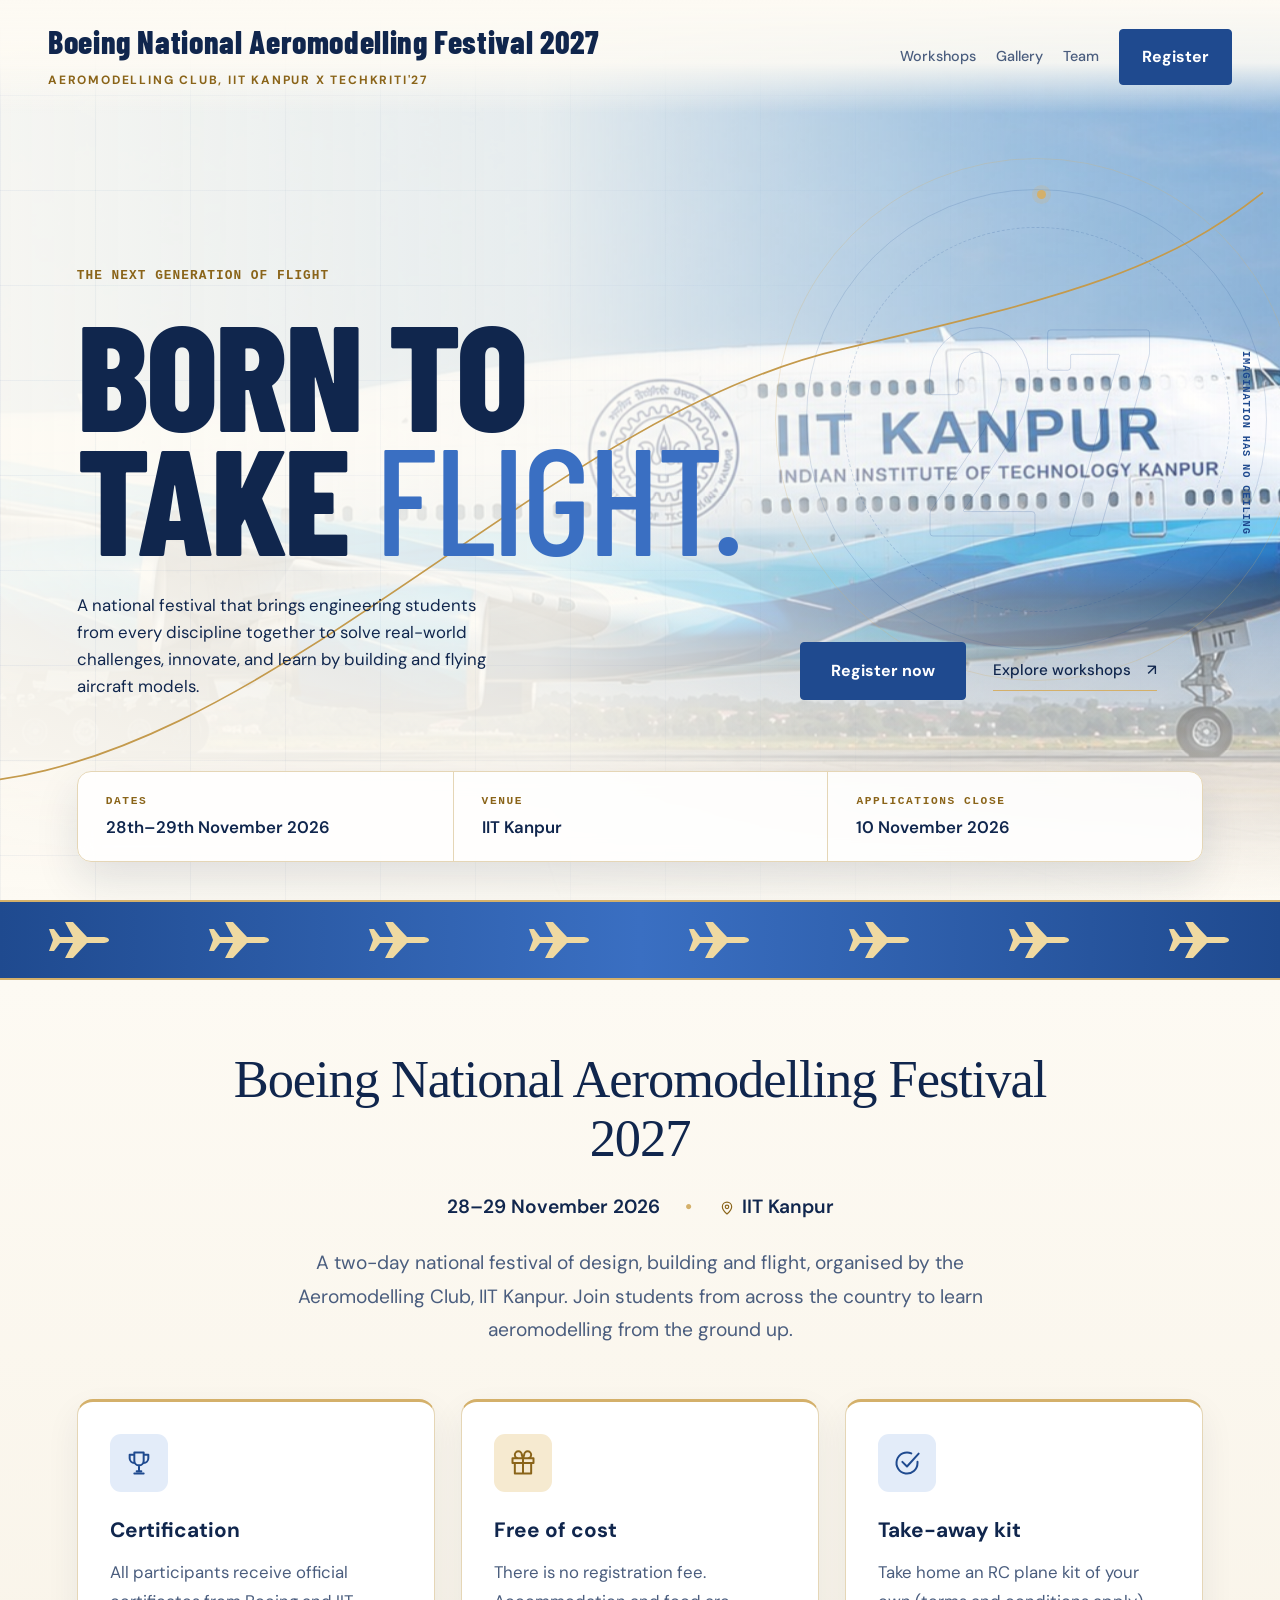
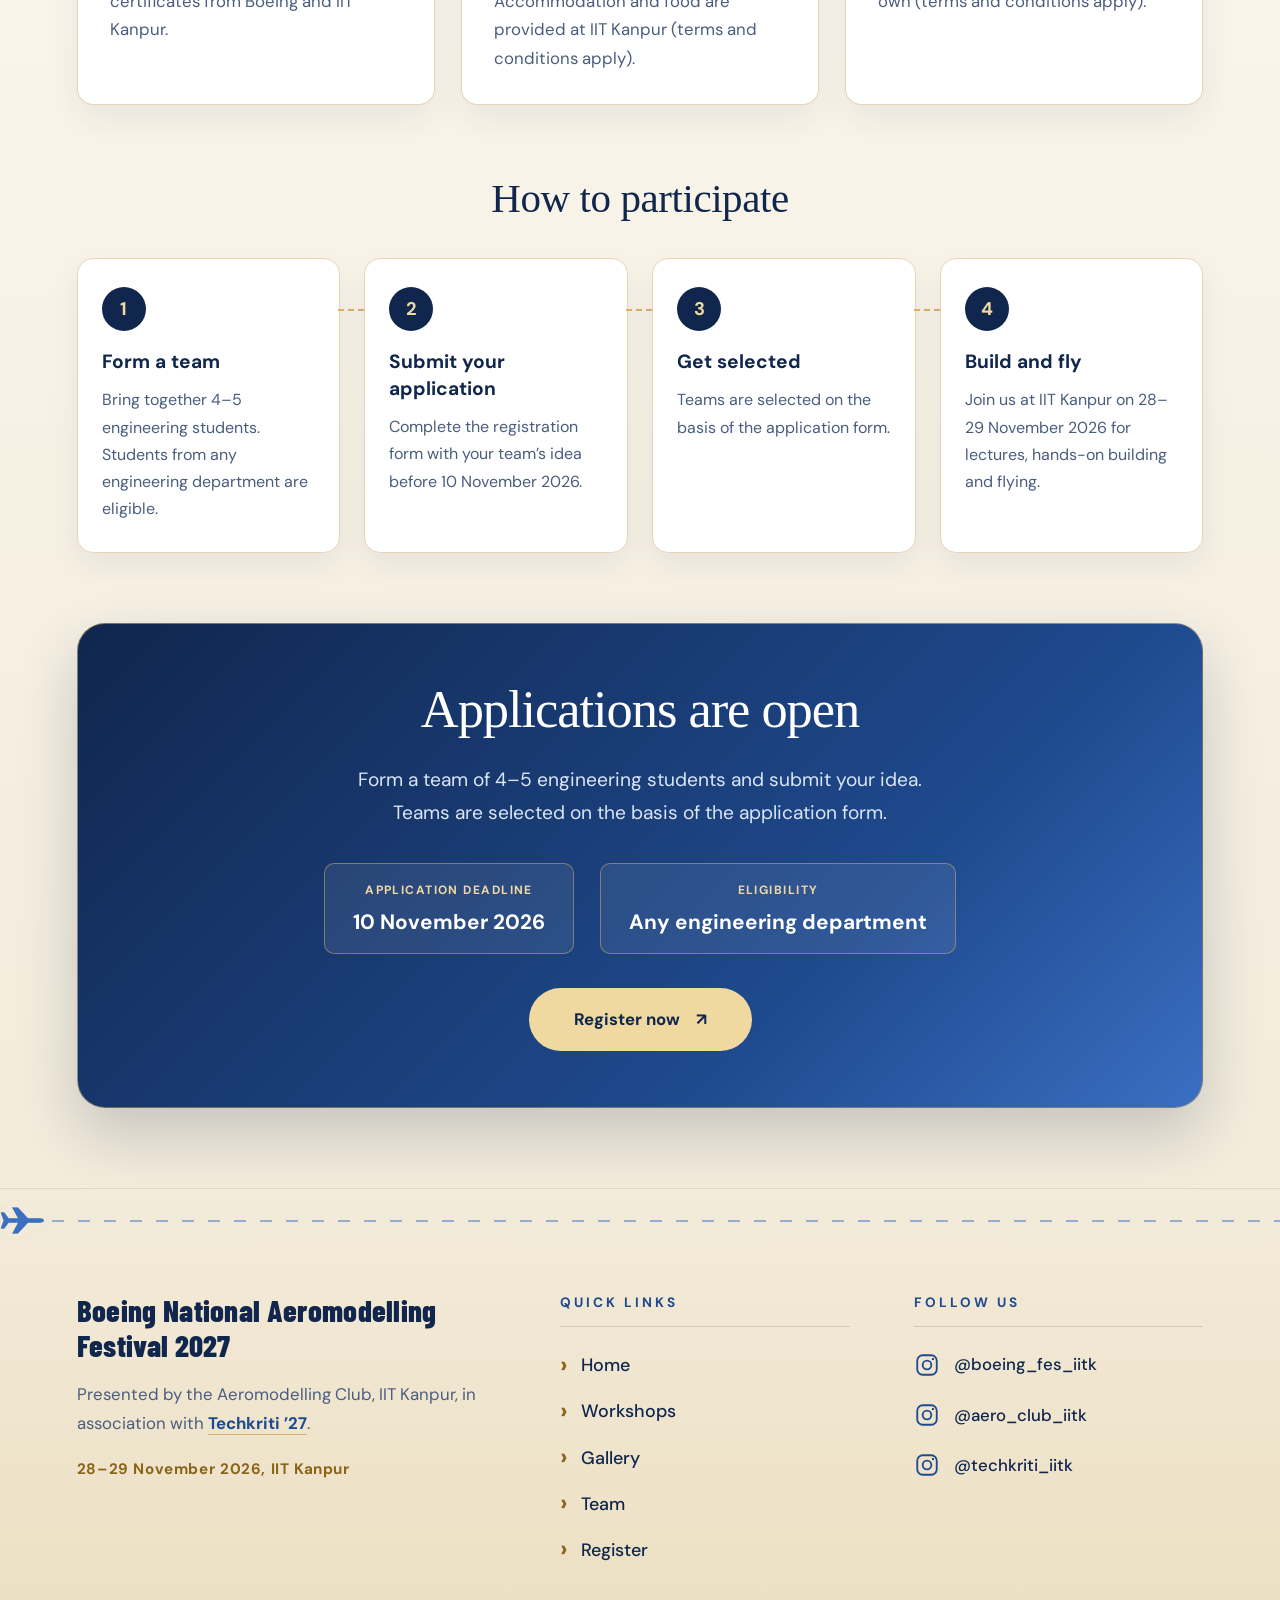
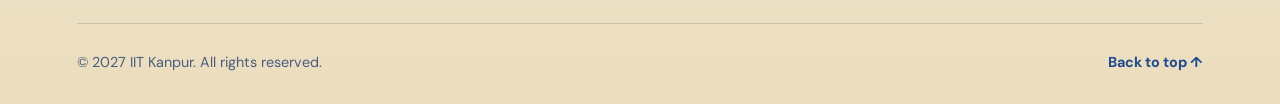
==== commit 83ab7c99: "Fix date formatting in hero bottom section Updated event dates formatting in hero section." ====
--- a/index.html
+++ b/index.html
@@ -91,7 +91,7 @@
 
 <div class="hero-side mono" aria-hidden="true">IMAGINATION HAS NO CEILING</div>
 
-<div class="hero-bottom"><div><span class="mono">Dates</span><p data-text="dates">28–29 November 2026</p></div><div><span class="mono">Venue</span><p data-text="venue">IIT Kanpur</p></div><div><span class="mono">Applications close</span><p><time datetime="2026-11-10">10 November 2026</time></p></div></div>
+<div class="hero-bottom"><div><span class="mono">Dates</span><p data-text="dates">28th–29th November 2026</p></div><div><span class="mono">Venue</span><p data-text="venue">IIT Kanpur</p></div><div><span class="mono">Applications close</span><p><time datetime="2026-11-10">10 November 2026</time></p></div></div>
 
 </section><div class="ticker plane-only-ticker" aria-hidden="true">
 <div class="plane-strip-track">
@@ -231,4 +231,4 @@
 
 
 
-<noscript><p class="noscript">Some animations and the live event details need JavaScript. The rest of the page works without it.</p></noscript></body></html>+<noscript><p class="noscript">Some animations and the live event details need JavaScript. The rest of the page works without it.</p></noscript></body></html>
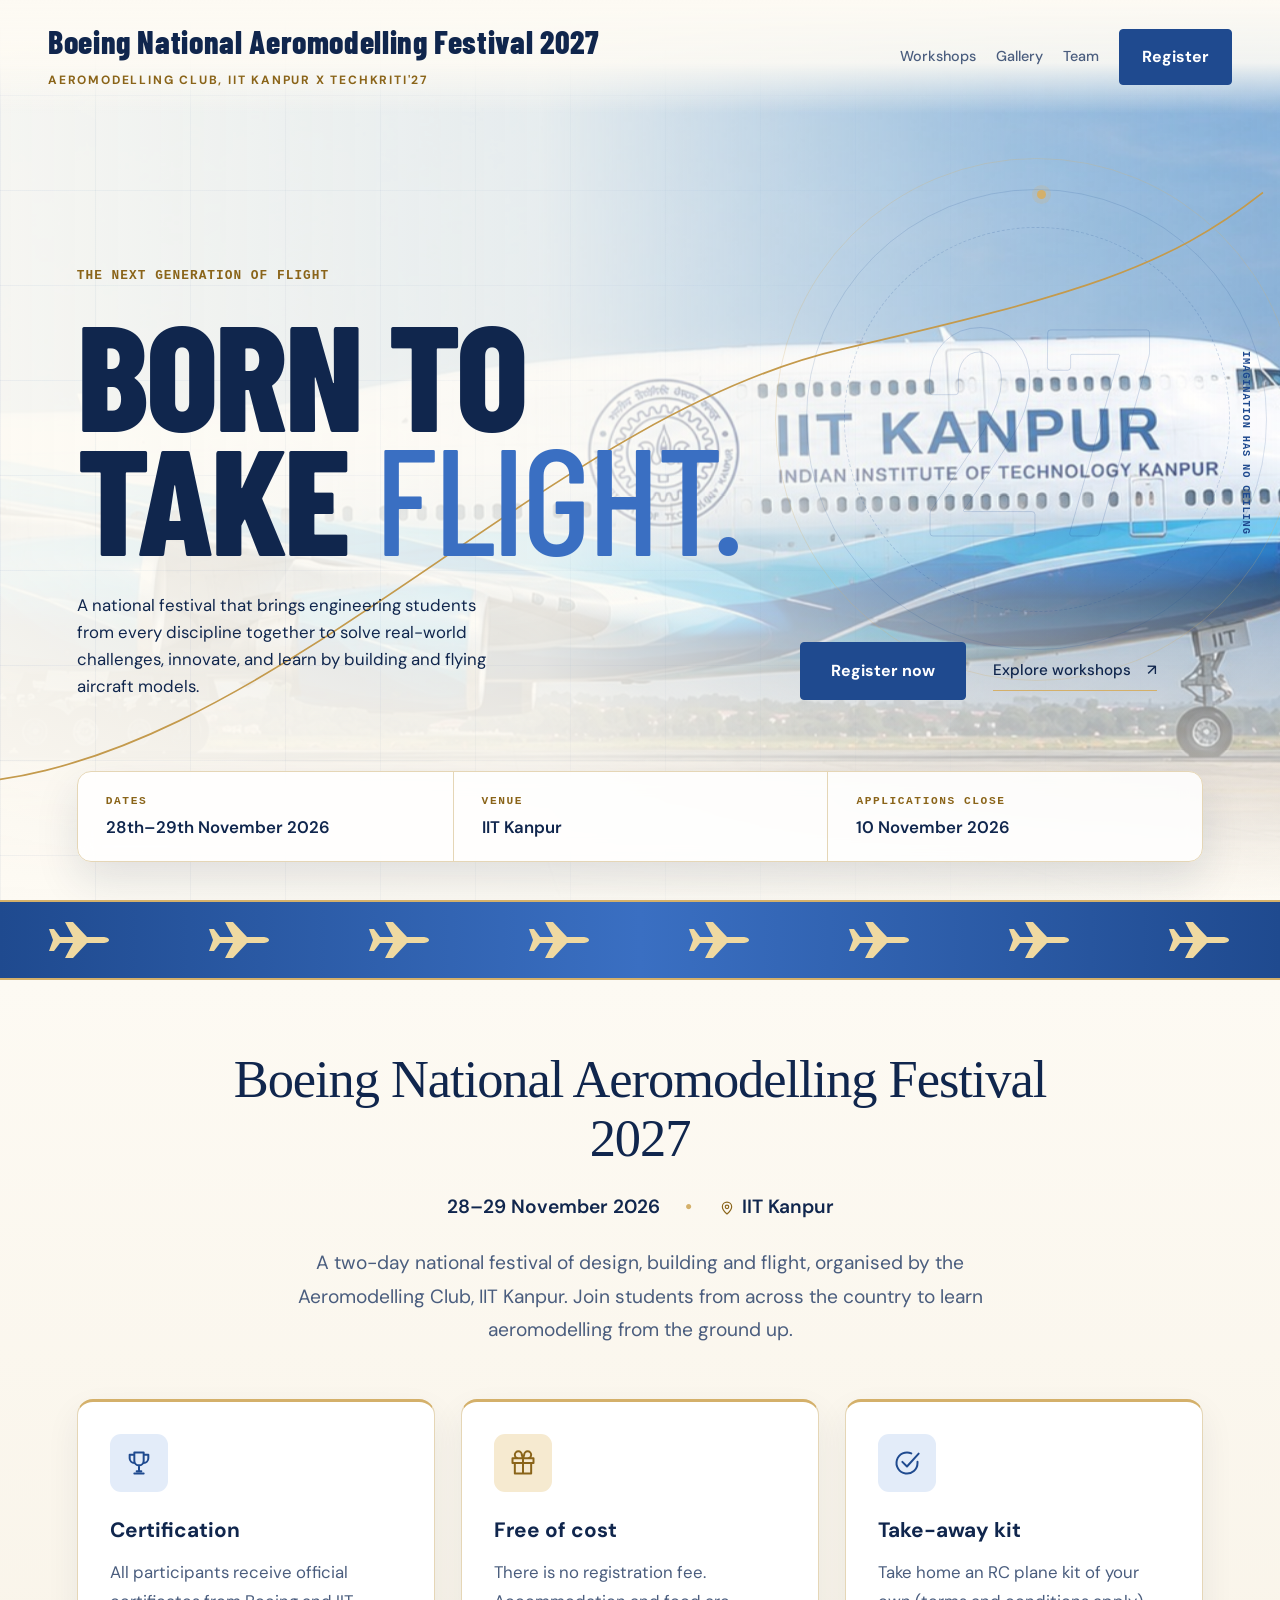
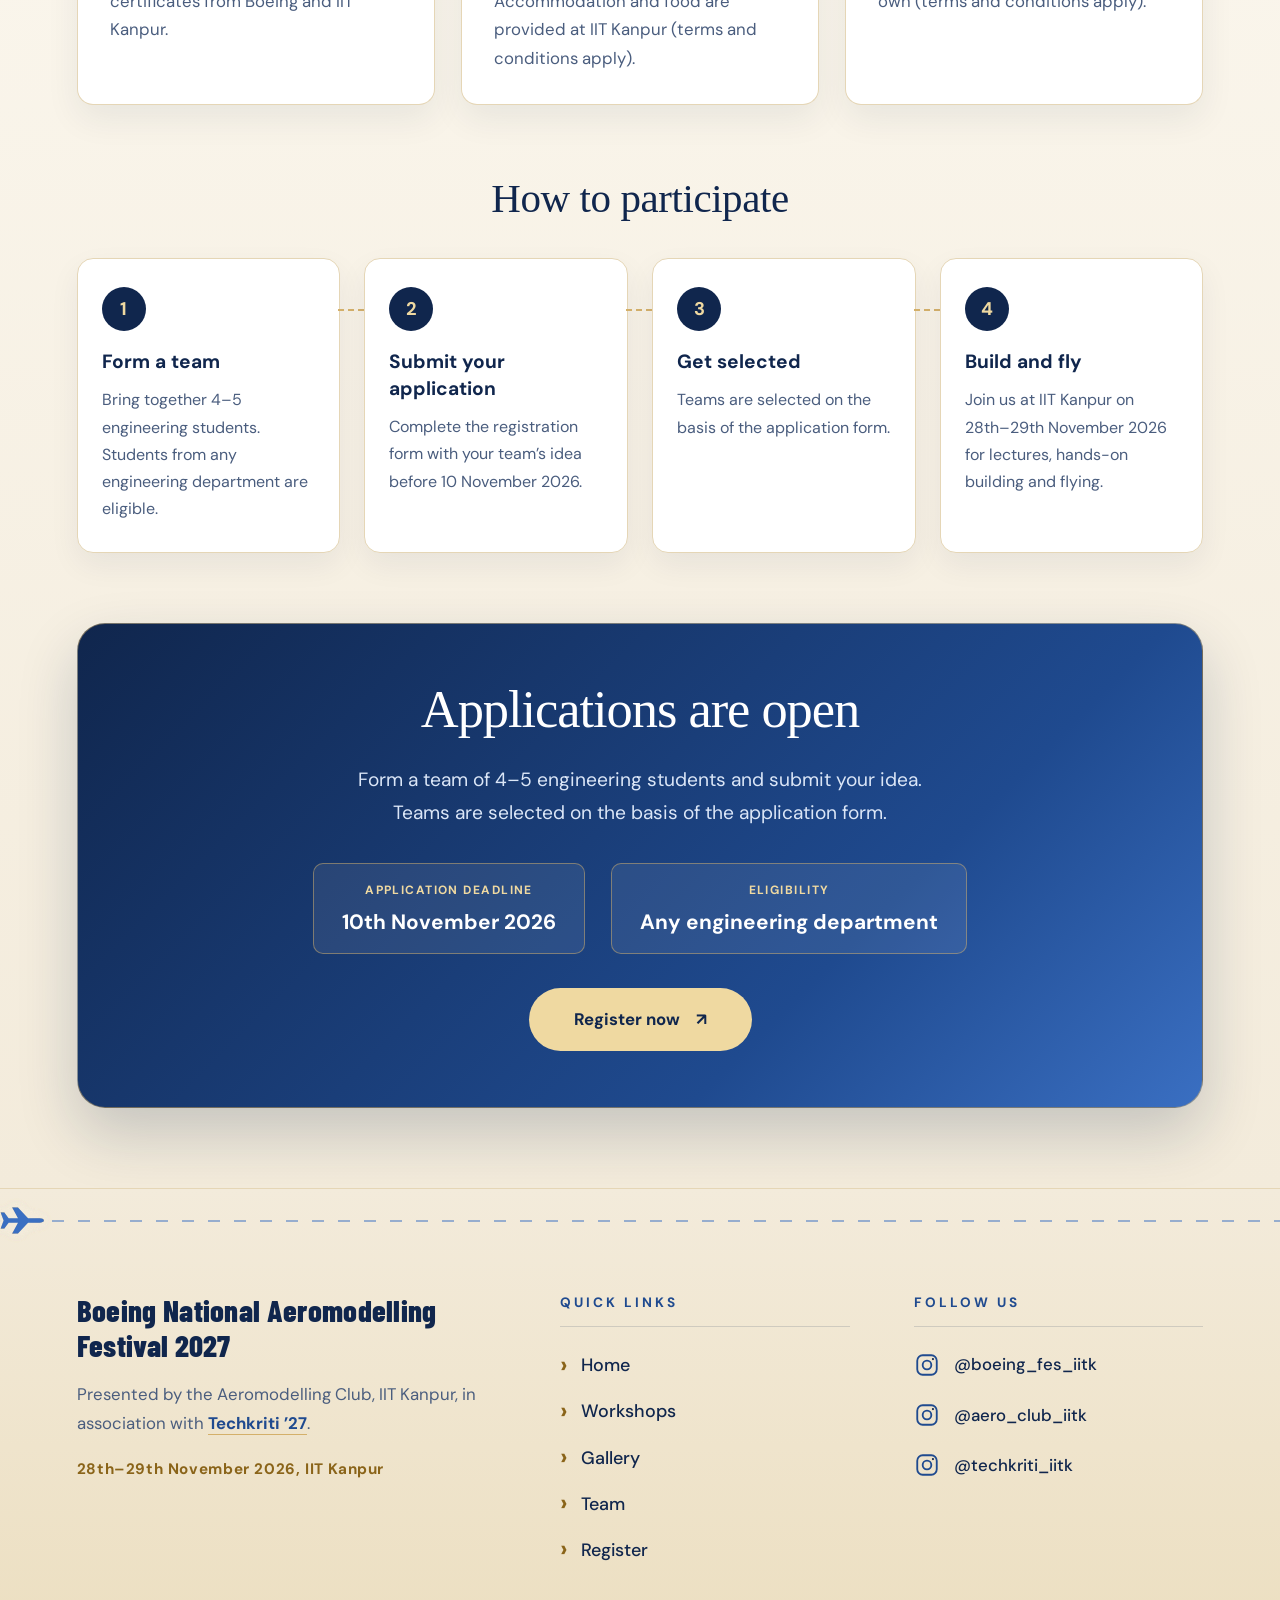
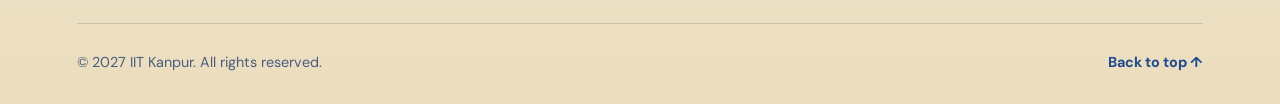
==== commit c5a1b937: "Update date format in index.html" ====
--- a/index.html
+++ b/index.html
@@ -165,7 +165,7 @@
       <li><span class="step-no" aria-hidden="true">1</span><h4>Form a team</h4><p>Bring together 4–5 engineering students. Students from any engineering department are eligible.</p></li>
       <li><span class="step-no" aria-hidden="true">2</span><h4>Submit your application</h4><p>Complete the registration form with your team’s idea before 10 November 2026.</p></li>
       <li><span class="step-no" aria-hidden="true">3</span><h4>Get selected</h4><p>Teams are selected on the basis of the application form.</p></li>
-      <li><span class="step-no" aria-hidden="true">4</span><h4>Build and fly</h4><p>Join us at IIT Kanpur on 28–29 November 2026 for lectures, hands-on building and flying.</p></li>
+      <li><span class="step-no" aria-hidden="true">4</span><h4>Build and fly</h4><p>Join us at IIT Kanpur on 28th–29th November 2026 for lectures, hands-on building and flying.</p></li>
     </ol>
   </div>
 
@@ -177,7 +177,7 @@
 
     <div class="application-facts">
 
-      <div><span>APPLICATION DEADLINE</span><strong><time datetime="2026-11-10">10 November 2026</time></strong></div>
+      <div><span>APPLICATION DEADLINE</span><strong><time datetime="2026-11-10">10th November 2026</time></strong></div>
 
       <div><span>ELIGIBILITY</span><strong>Any engineering department</strong></div>
 
@@ -199,7 +199,7 @@
     <div class="tf-about">
       <p class="tf-title">Boeing National Aeromodelling Festival 2027</p>
       <p class="tf-presented">Presented by the Aeromodelling Club, IIT Kanpur, in association with <a href="https://techkriti.org/" target="_blank" rel="noopener noreferrer">Techkriti ’27</a>.</p>
-      <p class="tf-meta">28–29 November 2026, IIT Kanpur</p>
+      <p class="tf-meta">28th–29th November 2026, IIT Kanpur</p>
     </div>
 
     <nav class="tf-col" aria-labelledby="tf-quick">
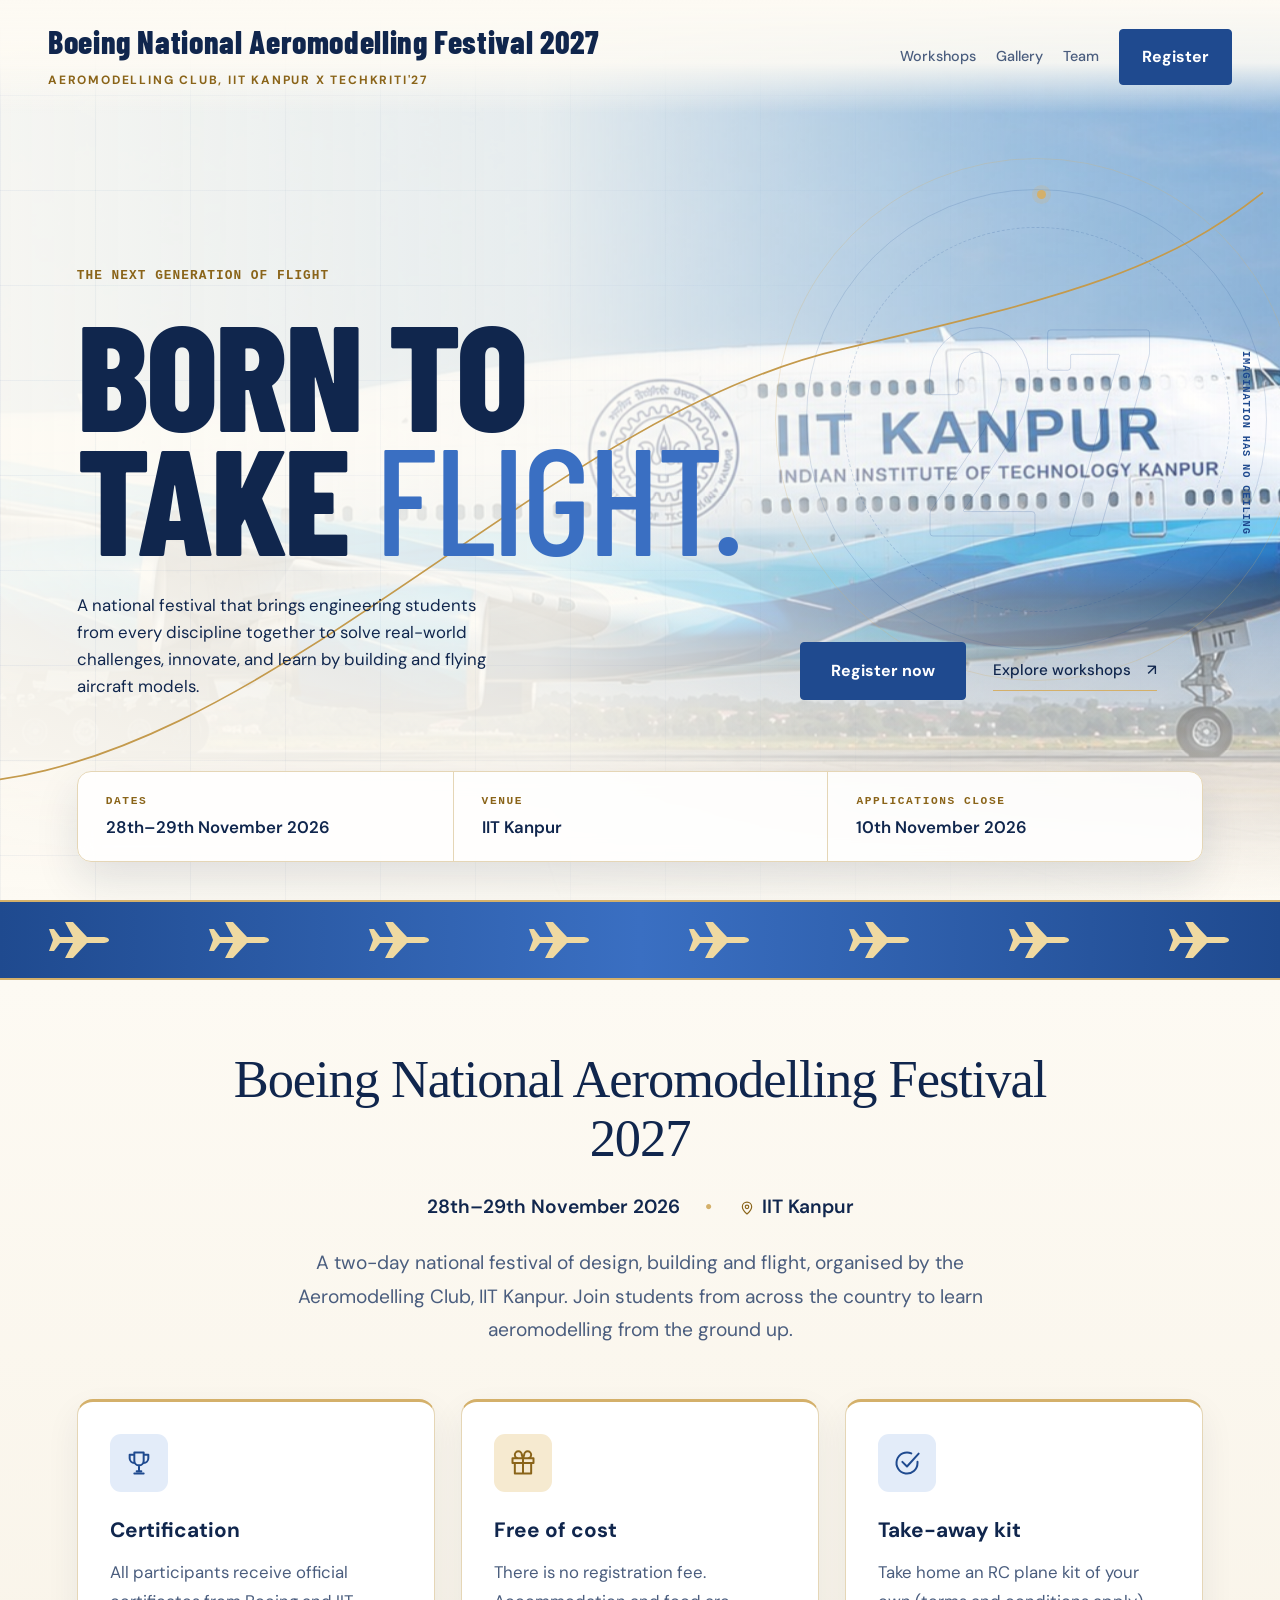
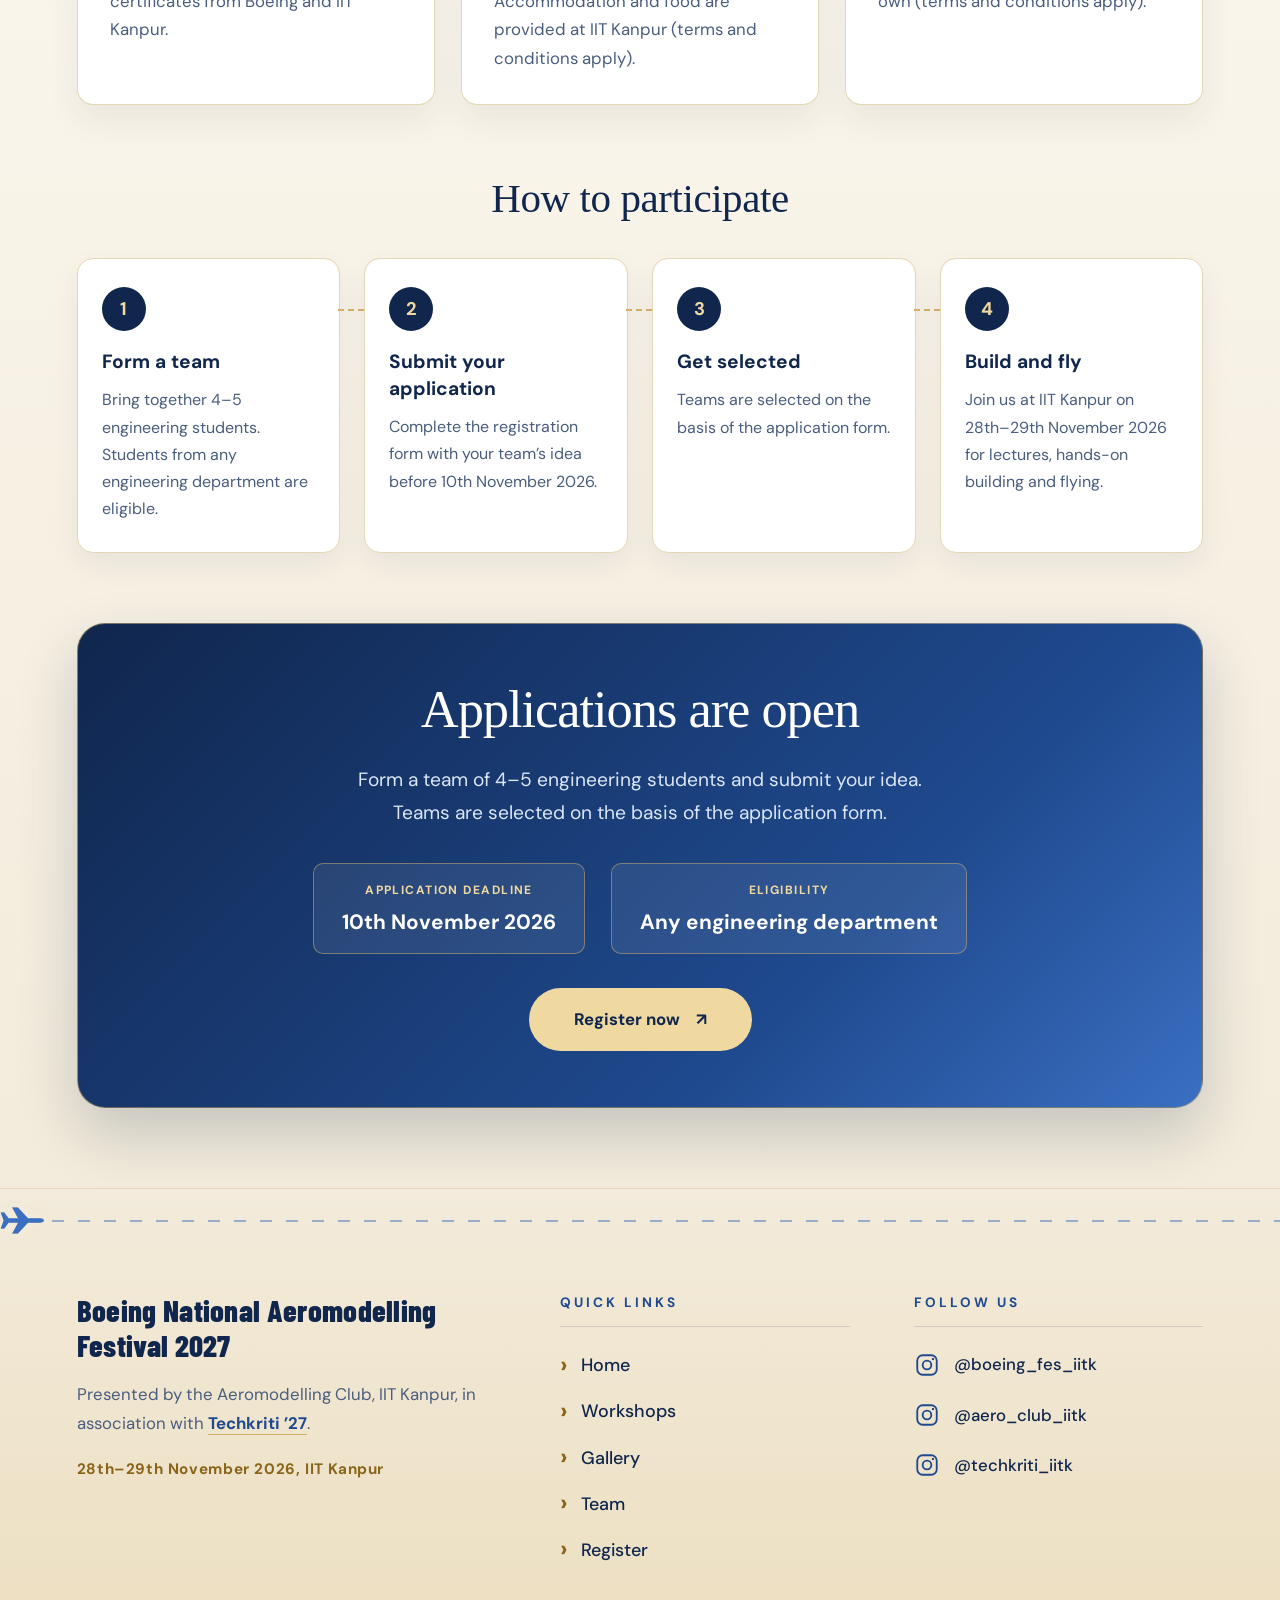
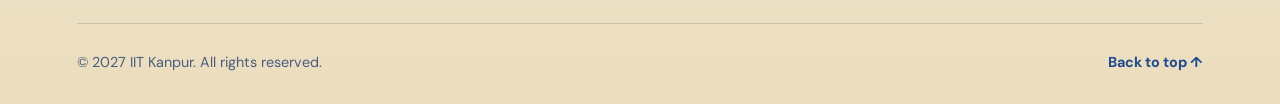
==== commit f80fbc15: "Update index.html" ====
--- a/index.html
+++ b/index.html
@@ -91,7 +91,7 @@
 
 <div class="hero-side mono" aria-hidden="true">IMAGINATION HAS NO CEILING</div>
 
-<div class="hero-bottom"><div><span class="mono">Dates</span><p data-text="dates">28th–29th November 2026</p></div><div><span class="mono">Venue</span><p data-text="venue">IIT Kanpur</p></div><div><span class="mono">Applications close</span><p><time datetime="2026-11-10">10 November 2026</time></p></div></div>
+<div class="hero-bottom"><div><span class="mono">Dates</span><p data-text="dates">28th–29th November 2026</p></div><div><span class="mono">Venue</span><p data-text="venue">IIT Kanpur</p></div><div><span class="mono">Applications close</span><p><time datetime="2026-11-10">10th November 2026</time></p></div></div>
 
 </section><div class="ticker plane-only-ticker" aria-hidden="true">
 <div class="plane-strip-track">
@@ -125,7 +125,7 @@
 
     <h2 id="workshop-overview-title">Boeing National Aeromodelling Festival<br>2027</h2>
 
-    <div class="workshop-event-meta"><span>28–29 November 2026</span><span class="meta-dot" aria-hidden="true">•</span><span class="flex items-center gap-2"><svg xmlns="http://www.w3.org/2000/svg" width="20" height="14" viewBox="0 0 24 24" fill="none" stroke="currentColor" stroke-width="2" stroke-linecap="round" stroke-linejoin="round" class="lucide lucide-map-pin text-red-400" aria-hidden="true"><path d="M20 10c0 4.993-5.539 10.193-7.399 11.799a1 1 0 0 1-1.202 0C9.539 20.193 4 14.993 4 10a8 8 0 0 1 16 0"></path><circle cx="12" cy="10" r="3"></circle></svg> IIT Kanpur</span></div>
+    <div class="workshop-event-meta"><span>28th–29th November 2026</span><span class="meta-dot" aria-hidden="true">•</span><span class="flex items-center gap-2"><svg xmlns="http://www.w3.org/2000/svg" width="20" height="14" viewBox="0 0 24 24" fill="none" stroke="currentColor" stroke-width="2" stroke-linecap="round" stroke-linejoin="round" class="lucide lucide-map-pin text-red-400" aria-hidden="true"><path d="M20 10c0 4.993-5.539 10.193-7.399 11.799a1 1 0 0 1-1.202 0C9.539 20.193 4 14.993 4 10a8 8 0 0 1 16 0"></path><circle cx="12" cy="10" r="3"></circle></svg> IIT Kanpur</span></div>
 
     <p class="festival-intro">A two-day national festival of design, building and flight, organised by the Aeromodelling Club, IIT Kanpur. Join students from across the country to learn aeromodelling from the ground up.</p>
 
@@ -163,7 +163,7 @@
     <h3 class="process-title">How to participate</h3>
     <ol class="process-steps">
       <li><span class="step-no" aria-hidden="true">1</span><h4>Form a team</h4><p>Bring together 4–5 engineering students. Students from any engineering department are eligible.</p></li>
-      <li><span class="step-no" aria-hidden="true">2</span><h4>Submit your application</h4><p>Complete the registration form with your team’s idea before 10 November 2026.</p></li>
+      <li><span class="step-no" aria-hidden="true">2</span><h4>Submit your application</h4><p>Complete the registration form with your team’s idea before 10th November 2026.</p></li>
       <li><span class="step-no" aria-hidden="true">3</span><h4>Get selected</h4><p>Teams are selected on the basis of the application form.</p></li>
       <li><span class="step-no" aria-hidden="true">4</span><h4>Build and fly</h4><p>Join us at IIT Kanpur on 28th–29th November 2026 for lectures, hands-on building and flying.</p></li>
     </ol>
